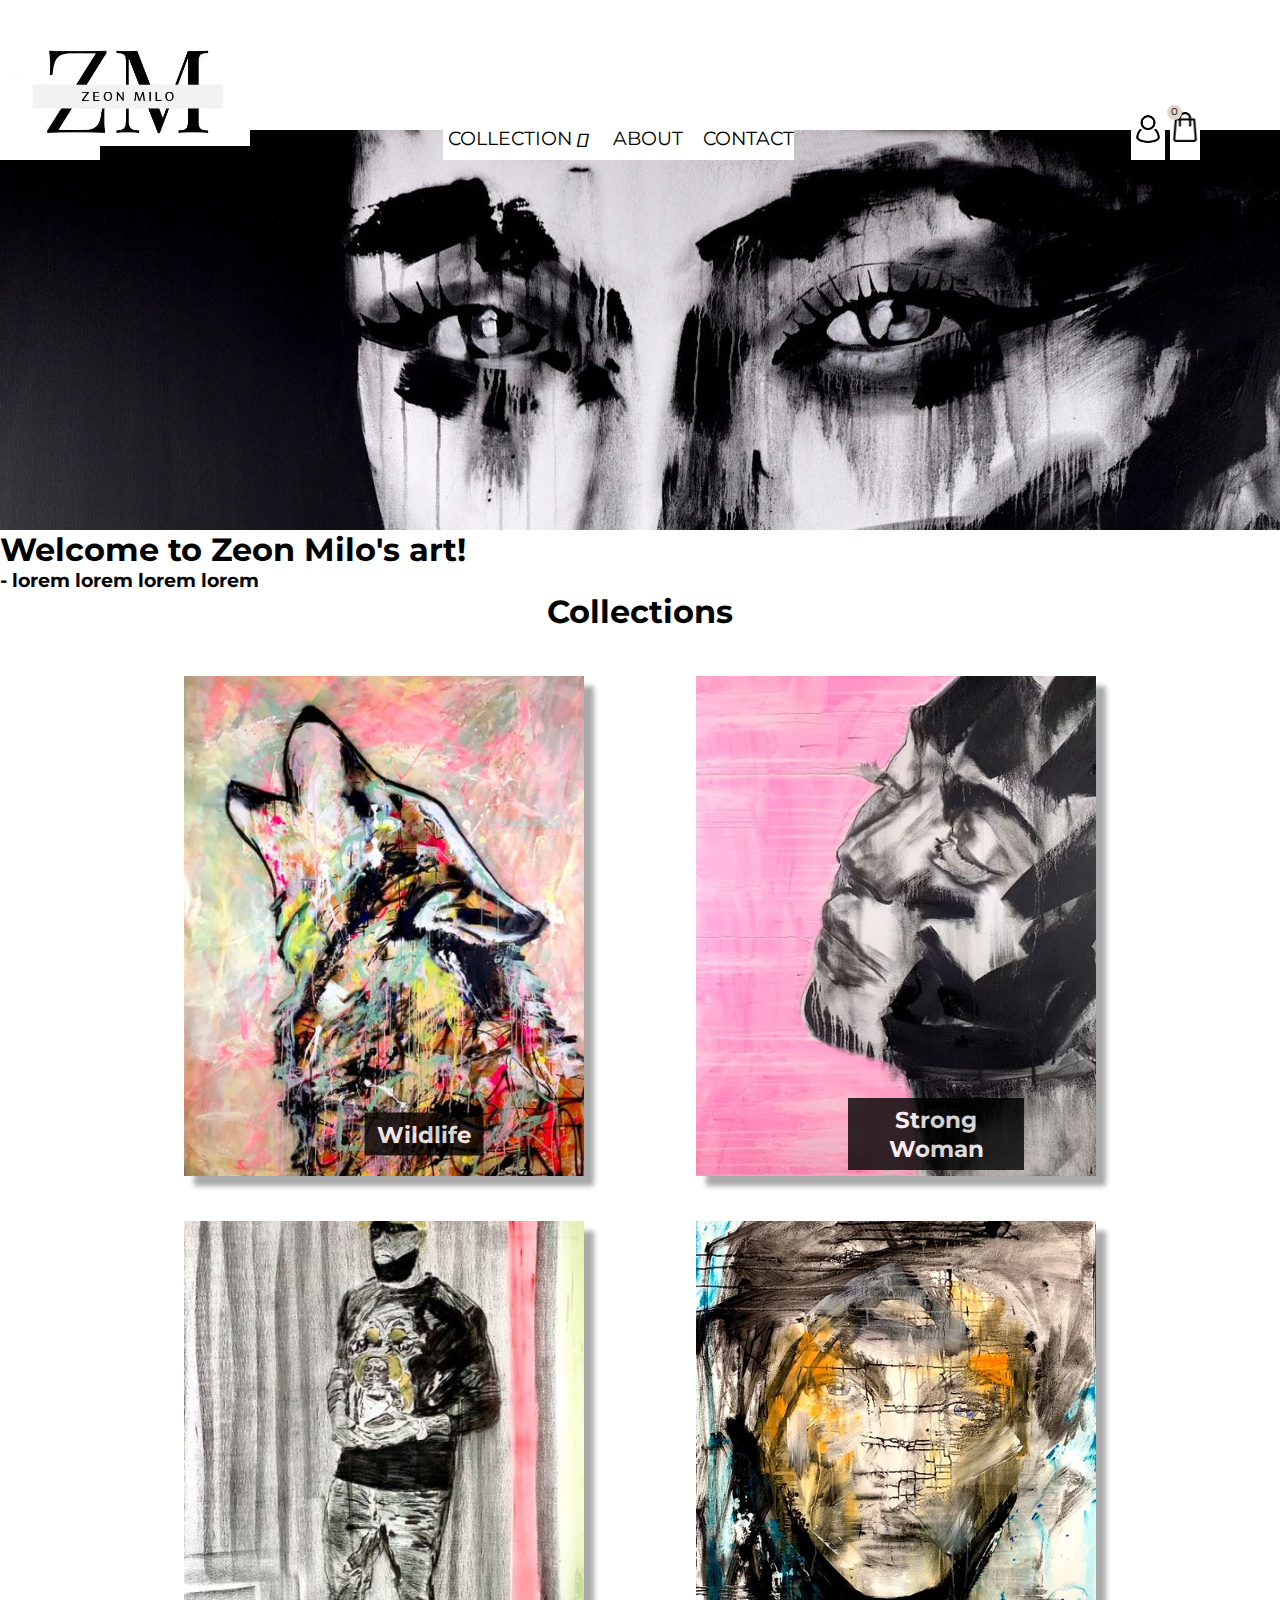
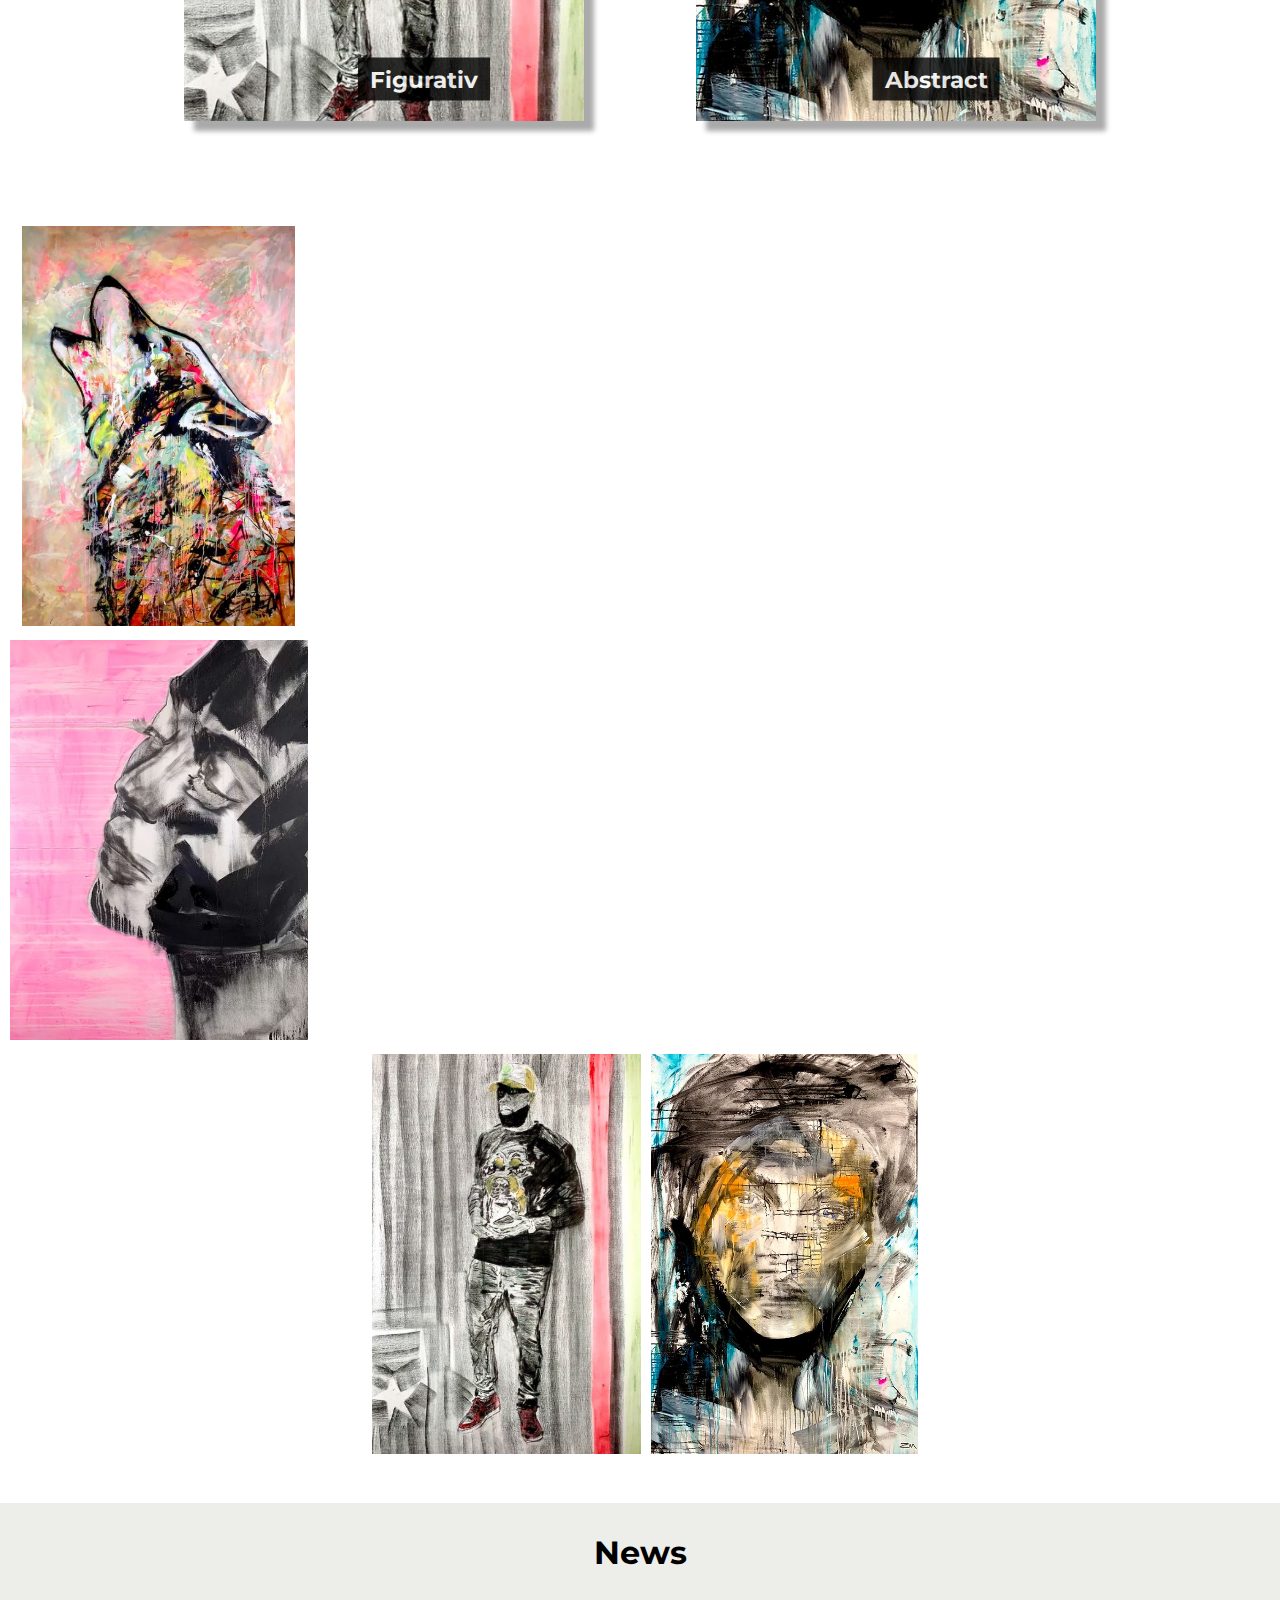
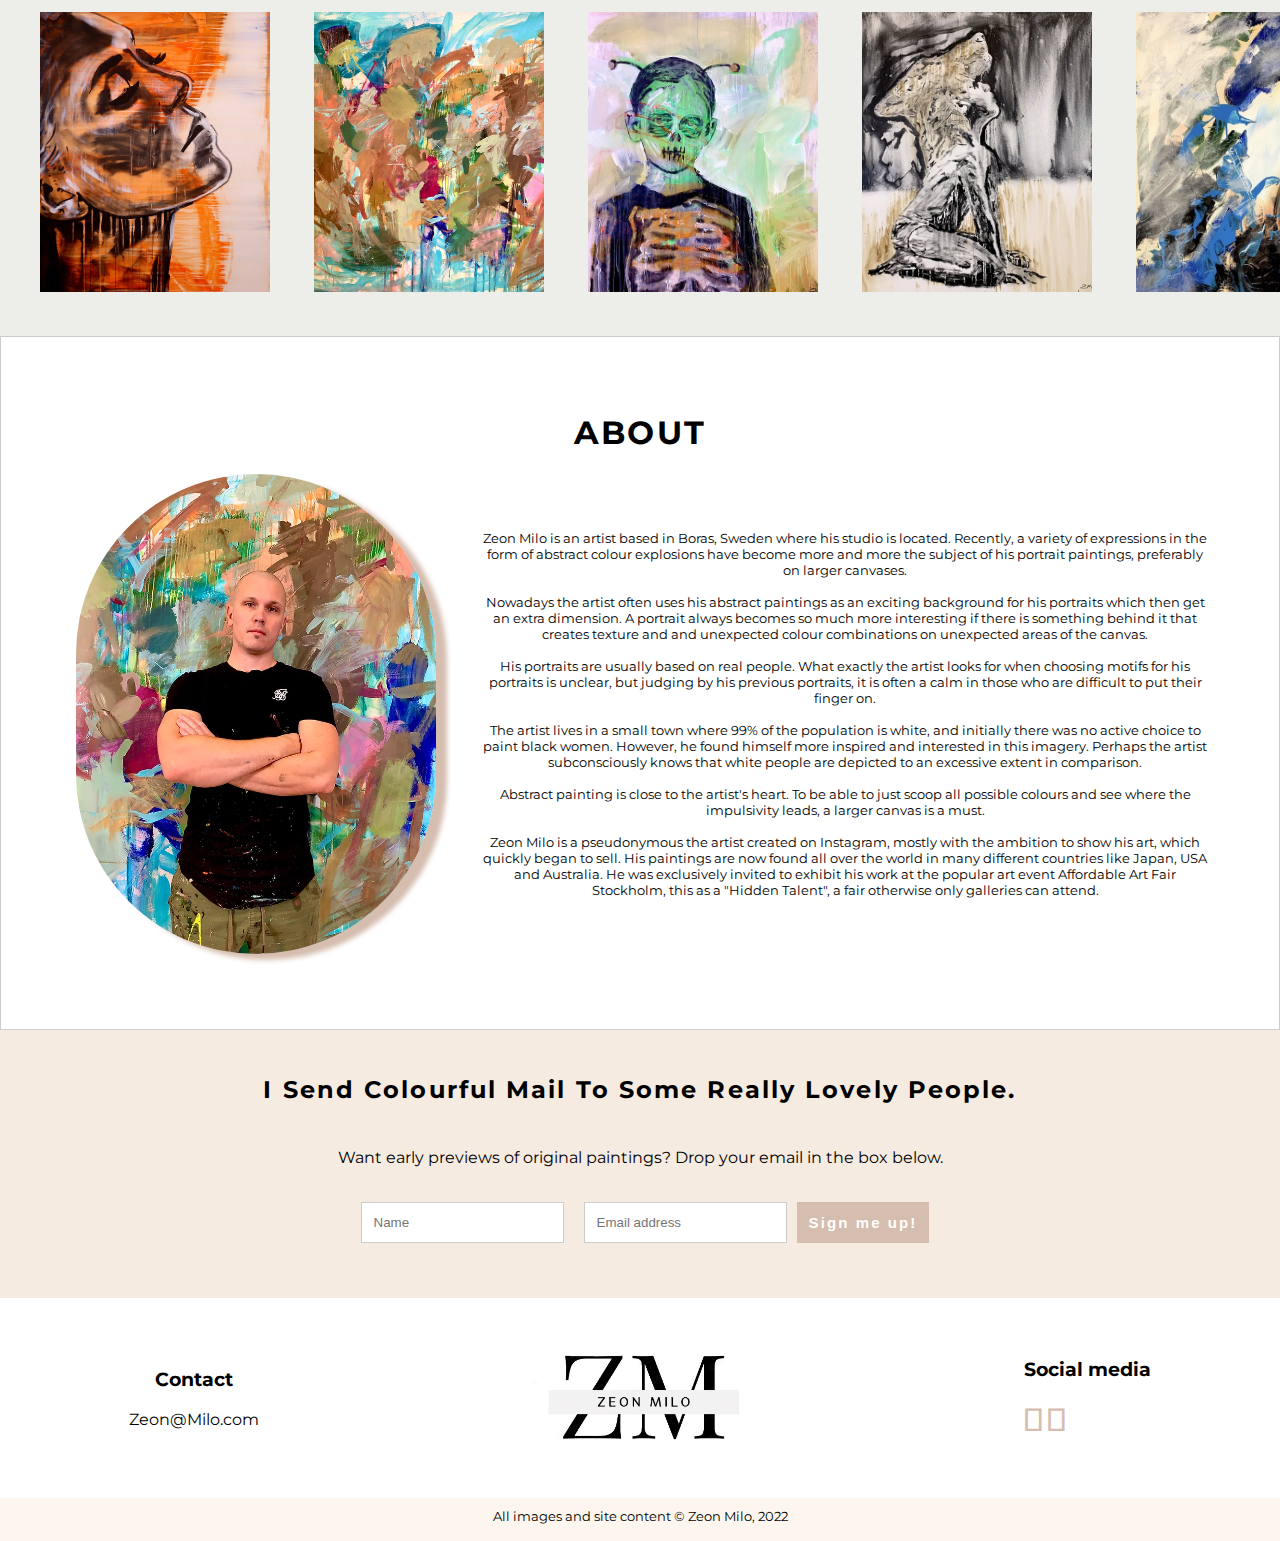
==== index.html @ 29ed909b "Merge branch 'main' into Collection-startpagge" ====
<!DOCTYPE html>
<html lang="en">
<head>
    <meta charset="UTF-8">
    <meta http-equiv="X-UA-Compatible" content="IE=edge">
    <meta name="viewport" content="width=device-width, initial-scale=1.0">
    
    <script type='module' src="./js/logic.js" defer></script>
    
    <link rel="stylesheet" href="./css/common.css">
    <link rel="stylesheet" href="./css/startPage.css">
   
    <!-- Fonts -->
    <link rel="stylesheet" href="https://use.fontawesome.com/releases/v5.15.4/css/all.css" integrity="sha384-DyZ88mC6Up2uqS4h/KRgHuoeGwBcD4Ng9SiP4dIRy0EXTlnuz47vAwmeGwVChigm" crossorigin="anonymous">
    <link href="https://fonts.googleapis.com/css2?family=Montserrat:wght@300&display=swap" rel="stylesheet">
    <link rel="stylesheet" href="https://cdnjs.cloudflare.com/ajax/libs/font-awesome/4.7.0/css/font-awesome.min.css">
    <link rel="preconnect" href="https://fonts.googleapis.com">
    <link rel="preconnect" href="https://fonts.gstatic.com" crossorigin>
    

    <title>Zeon Milo</title>
</head>
<body>

    <header>

    <div class="loggedInUser none"></div>
        <nav class="containerHeader">
            <div class="hamburgerMenu">
                <span class="bar"></span>
                <span class="bar"></span>
                <span class="bar"></span>
            </div>
            <div class="logo">
                <li class="logoHeader"><a href="./index.html"><img src="/assets/icons/logoCropped.png" alt="zmLogo"></a></li>
            </div>

            <ul class="contactDiv">
                <li class="nav-item" id="menu">COLLECTION
                <i class="fas fa-angle-down"></i>
                    <ul id="dropdown">
                        <li><a class="nav-item" href="allProductsPage.html" id="allProducts">All products</a></li>
                    </ul>
                </li>
                <li><a class="nav-item" href="#imgAbout">ABOUT</a></li>
                <li><a class="nav-item" href="#socialMedia">CONTACT</a></li>
            </ul>

            <div class="allIcons">
                <div class="qty"></div>
                    <div class="icons">
                        <li><a class="loginIcon" href="./login.html"><img src="/assets/icons/account.png" alt="account" id='accountIcon'></a></li>
                        <li><a href="./cartPage.html"><img src="/assets/icons/shop-bag.png" alt="cartIcon" id='cartIcon'></a></li>                    
                
                    <div class="adminIcons none">
                        <li><a class="adminSetting" href="./myProfile.html"><img src="/assets/icons/admin.png" title="Admin settings" alt="adminIcon" id='adminIcon'></a></li>
                        <li><a class="myOrders" href="./myProfile.html"><img src="/assets/icons/orders.png" title="Orders" alt="orderIcon" id='orderIcon'></a></li>
                        <li><a class="logOut" href="./login.html"><img src="/assets/icons/logout.png" title="Log out" alt="logOutIcon" id='logOutIcon'></a></li>
                    </div>
                </div>
            </div>
        </nav>  
    
    </header>


    <main> 
  

        <div class="headerPicture">
            <div class="photo1"></div>
        </div>
        <div class="wellcomeHeader">
            <h1>Welcome to Zeon Milo's art!</h1>
            <h3>- lorem lorem lorem lorem</h3>
        </div>


        <div class="collectionHeader">
            <h1>Collections</h1>
        </div>

            <div class="collectionContainer">

               <div class="imgContainer" id="collectionImage">
                    <img src="/assets/wildWhatWeDoInLife.JPG" alt="Wildlife" id="imgCollection">
                        <a class="centered" href="/collectionPage.html?id=1"><h3>Wildlife</h3></a>
                </div> 
                <div class="imgContainer" id="collectionImage">
                    <img src="/assets/womanStrongPorch.JPG" alt="Strong Woman" id="imgCollection">
                    <a class="centered" href="/collectionPage.html?id=2"><h3>Strong Woman</h3></a>
                </div> 
                <div class="imgContainer" id="collectionImage">
                    <img src="/assets/figIveSeenItAll.JPG" alt="Figurativ" id="imgCollection">
                    <a class="centered" href="/collectionPage.html?id=3"><h3>Figurativ</h3></a>             
                </div>
                <div class="imgContainer" id="collectionImage">
                    <img src="/assets/abStopHiding.png" alt="Abstract" id="imgCollection">
                    <a class="centered" href="/collectionPage.html?id=4"><h3>Abstract</h3></a>
                </div>
     </div>
        
       
                <div class="productContainer">
                   <div>
                        <img class="collectionImage" src="/assets/wildWhatWeDoInLife.JPG" alt="Wildlife">
                        
                    </div> 
                    
                   <div>
                        <img class="collectionImage" src="/assets/womanStrongPorch.JPG" alt="Strong Woman">
                   </div> 
                   </div>
            </div>
                    <div class="secondCollectionContainer">
            <div class="secondProductContainer">
                <div>
                        <img class="collectionImage" src="/assets/figIveSeenItAll.JPG" alt="Figurativ">
                    </div>
                    <div>
                        <img class="collectionImage" src="/assets/abStopHiding.png" alt="Abstract">
                    </div>
                   
                </div>
            </div>
  
        <div class="headerNews">
        <h1>News</h1>
            <div class="imageDiv">
                <div class="imageSlider">
                    <div class="imageScroller">
                        <img src="/assets/womanStrong.jpg" alt="News-Image">
                    </div>
                    <div class="imageScroller">
                        <img src="/assets/abKnowledge.jpg" alt="News-Image">
                    </div>
                    <div class="imageScroller">
                        <img src="/assets/figTellMeMore.JPG" alt="News-Image">
                    </div>
                    <div class="imageScroller">
                        <img src="/assets/wildSpiritOfAWolf.png" alt="News-Image">
                    </div>
                    <div class="imageScroller">
                        <img src="/assets/abBreakingUpWithGod.png" alt="News-Image">
                    </div>
                </div>             
            </div>
        </div>


        <div class="aboutContainer">
            <div class="about" id="imgAbout">
                <h1>ABOUT</h1>
            </div>
            <div>

            </div>
            <div class="textContainer">
                <img class="imageAbout" src="./assets/icons/zeonMilo.png" alt="Zeon Milo">
                <div>
                    <p class="textAbout">Zeon Milo is an artist based in Boras, Sweden where his studio is located.

                        Recently, a variety of expressions in the form of abstract colour explosions have become more
                
                        and more the subject of his portrait paintings, preferably on larger canvases.
                
                        <br>    
                        <br>
                
                        Nowadays the artist often uses his abstract paintings as an exciting background for his
                
                        portraits which then get an extra dimension. A portrait always becomes so much more
                
                        interesting if there is something behind it that creates texture and and unexpected colour
                
                        combinations on unexpected areas of the canvas.
                
                        <br> 
                        <br>   
                
                        His portraits are usually based on real people. What exactly the artist looks for when choosing  
                
                        motifs for his portraits is unclear, but judging by his previous portraits,
                
                        it is often a calm in those who are difficult to put their finger on.
                
                        <br>  
                        <br>  
                
                        The artist lives in a small town where 99% of the population is white,
                
                        and initially there was no active choice to paint black women. However, he found
                
                        himself more inspired and interested in this imagery. Perhaps the artist subconsciously
                
                        knows that white people are depicted to an excessive extent in comparison. 
                
                        <br> 
                        <br>    
                
                        Abstract painting is close to the artist's heart. To be able to just scoop all possible colours
                
                        and see where the impulsivity leads, a larger canvas is a must.
                
                        <br> 
                        <br>    
                
                        Zeon Milo is a pseudonymous the artist created on Instagram, mostly with the ambition to show his art, which quickly began to sell. 
                        His paintings are now found all over the world in many different countries like Japan, USA and Australia. 
                        He was exclusively invited to exhibit his work at the popular art event Affordable Art Fair Stockholm, this as a "Hidden Talent", a fair otherwise only galleries can attend. </p>
                    </p>
                </div>
        </div>
    </main>

<footer>
    <div class="newsLetter">
        <form action="./index.html" method="POST">
            <div class="container">
              <h2 class="newsTitle">I Send Colourful Mail To Some Really Lovely People.</h2>
              <br>
              <p class="litleTitle">Want early previews of original paintings? Drop your email in the box below.</p>
            </div>       
            <div class="newsLetterContainer">
              <input id="firstNameNews" type="text" placeholder="Name" name="firstNameNews" required>
              <input id="emailNews" type="text" placeholder="Email address" name="emailNews" required>
              <input id= "submitClick" type="submit" value="Sign me up!">
            </div>
        </form>
    </div>
    <div class="footerDiv">
        <div class="contactInfo hidden" id='contact'> 
            <h3 class="some">Contact</h3><br>
            <a class="contactIcon" href="mailto:ZM@gmail.com">Zeon@Milo.com</a>
        </div>
        <div class="logoFooter">
            <a href="./index.html"><img src="/assets/icons/logoCropped.png" alt="logo"></a>
        </div>
        <div class="socialMedia" id="socialMedia"> 
            <h3 class="some hidden">Social media</h3><br>
            <a class="fab fa-instagram-square" target="_blank" href="https://www.instagram.com/"></a>
            <a class="fab fa-facebook-square" target="_blank" href="https://www.facebook.com/"></a>
            <a class="fab fa-twitter-square" target="_blank" href="https://twitter.com/?lang=sv"></a>
        </div> 
    </div>
        <div class="copy">
            <sup>All images and site content &copy; Zeon Milo, 2022</sup>
        </div>
</footer>


</body>
</html>
---- css/common.css ----
*{
    box-sizing: border-box;
    margin: 0px;
    padding: 0px; 
}

:root {
    --color1: #EDEDE9;
    --color2: #D6CCC2;
    --color3: #F5EBE0;
    --color4: #E3D5CA;
    --color5: #D5BDAF;
    --primaryFont: 'Montserrat', sans-serif;
}

body {
    font-family: var(--primaryFont);
    color: black; 
}

header {
    position: relative;
    top: 0px;
    left: 0px;
    right: 0px;

    height: 130px;
    width: 100%;

    display: flex;
    flex-direction: column;
    background-color: white;
    justify-content: space-between;
}


.logoHeader img {
    max-width: 250px;
    padding-top: 25px;
}
 
.containerHeader {
    width: 100%; 
    display: flex;
    align-items: flex-end;
    justify-content: space-between;
}
 

/* Se över menyn-styling */
#menu { 
    position: relative; 
    width: 150px;
    text-align: center;
    cursor: pointer;
    padding-right: 15px;
}




#dropdown {
    display: none;
    position: absolute;
    width: 100%;
    
}

#dropdown.active {
    display: block;
    background: rgb(253, 250, 250, 09);
    opacity: 0.9;
    font-weight: bold;
    width: 100%;
    
} 




.productContainerForDropdown {
    padding-top: 10px;
    padding-bottom: 10px;
    
}

.contactDiv {
    display: flex;
    align-items: center;
    justify-content: center;
   /*  padding-right: 50px; */
    gap: 20px;
    font-size: larger;
}

.hamburgerMenu {
    display: none;
    cursor: pointer;       
}

.bar {
    display: block;
    width: 35px;
    height: 2px;
    margin: 7px auto;
    -webkit-transition: all 0.3s ease-in-out;
    transition: all 0.3s ease-in-out;
    background-color: black;
}

.icons {
    display: flex;
    flex-direction: row;
    justify-content: flex-end;
    width: 4em;
    margin-top: 70px;
    gap: 10px;
}

.allIcons {
    padding-right: 80px;
}

.fas {
    position: absolute;
    padding-left: 5px;
    padding-top: 2px;
}

ul, li {
    list-style: none;
    color: black;
    background-color: white;    
}

/* Kolla detta i samband med stylning av hamburgare */
li {
    padding-top: 10px;
    padding-bottom: 10px;
}

a {
    color: black; 
    text-decoration: none;
    transition: all 0.8s ease;
}

.loggedInUser {
    display: flex;
    position: fixed;
    right: 0px;
    top: 0px;
}

.loggedInUser p {
    padding-top: 2px;
    padding-right: 25px;
}
 
.adminIcons {
    display: flex;
    gap: 0px 10px;
}

#accountIcon {
    height: 34px;
    width: 34px; 
}

#cartIcon {
    height: 30px;
    width: 30px; 
}

 
#adminIcon {
    height: 34px;
    width: 34px; 
}

#orderIcon {
    height: 34px;
    width: 34px; 
}

#logOutIcon {
    height: 34px;
    width: 34px;
}

.qty {
    display: flex;
    position: absolute;
    justify-content: center;
    width: 15px;
    height: 15px;
    right:98px;
    top:105px;
    font-size: 10px;
    border-radius: 50%;
    background-color: #E3D5CA;
}

.qtyAdmin {
    right: 197px;
}

.qtyCustomer {
    right: 197px;
    top: 105px;
}

.footerDiv {
    display: flex;
    flex-direction: row; 
    justify-content: space-around; 
    align-items: center;
    height: 200px;  
}

.logoFooter img {
    max-width: 250px;
}

.fab {
    color: #D5BDAF;
    width: 40px; 
    text-align: center;
    font-size: 2em;
}

.some {
    text-align: center;
}

.copy {
    font-size: 16px;
    text-align: center;
    background-color: #fdf6ef;
    padding-top: 10px;
    padding-bottom: 10px;
}

/* Iconerna när ingen är inloggad */
.none {
    display: none;
}


@media screen and (max-width:1000px) {

    .logoHeader img {
        max-width: 200px;
        padding-left: 0px;
    }  

    #accountIcon {
        height: 26px;
        width: 26px;    
    }

    #cartIcon {
        height: 24px;
        width: 24px;    
    }

    #logOutIcon {
        height: 26px;
        width: 26px;
    }

    #adminIcon {
        height: 26px;
        width: 26px; 
    }

    #orderIcon {
        height: 26px;
        width: 26px;
    }

    .allIcons {
        padding-right: 40px;
    }

    .qty {
        right: 54px;
        top: 89px;
    }
    .qtyAdmin {
        right: 136px;
        top: 89px;
    }

    .qtyCustomer {
        right: 136px;
        top: 89px;
    }

    .loggedInUser p {
        font-size: 12px;
    }

}

@media screen and (max-width:800px) {
 
    .logoHeader img {
        max-width: 170px;
        padding-top: 0px;
        padding-left: 0px;
    }    

    header {
        justify-content: space-around;
    }

    #menu {
        text-align: start;
    }

    .hamburgerMenu {
        display: block;
        padding-left: 30px;
    }

    .hamburgerMenu.active .bar:nth-child(2) {
        opacity: 0;
    }
    .hamburgerMenu.active .bar:nth-child(1) {
        transform: translateY(10px) rotate(49deg)
    }
    .hamburgerMenu.active .bar:nth-child(3) {
        transform: translateY(-10px) rotate(-49deg);
    }

    .containerHeader {
        align-items: center;
    }

    /* Se över detta... */
    .contactDiv {
        /* Ta bort? */
        position: absolute;
        left: -100%;


        top: 90px;
        flex-direction: column;
        align-items: flex-start;

        background-color: #EDEDE9;
        /* width: 170px; */
        object-fit: contain;

        transition: 0.3s;
        padding-left: 5px;
    }

    .nav-item {        
        margin-top: 10px;
        border-bottom: solid 1px black;
    }

    .contactDiv.active {
        left: 0;
    }

    .icons {
        margin-top: 0px;
    }
    
    .qty {
        right: 53px;
        top: 40px;
    }

    .qtyAdmin {
        right: 136px;
        top: 42px;
    }

    .qtyCustomer {
        right: 136px;
        top: 42px;
    }

    .logoFooter img {
        max-width: 150px;
        padding-left: 0px;
    }
    
    .contactInfo {
        display: none;
    }

    .socialMedia {
        display: flex; 
    }

    .some {
        display: none;
    }

    .footerDiv {
        height: 100px;
        justify-content: space-evenly;
    }

    .copy {
        padding-top: 7px;
        padding-bottom: 7px;
        font-size: 12px;
    }

    .loggedInUser p {
        font-size: 10px;
    }

}
 


@media screen and (max-width:600px) { 
    
    .logoHeader img {
        width: 170px;
    }        

    header {
        height: 130px;
    }

    .containerHeader {
        width: 100%;
    }

    #accountIcon {
        height: 23px;
        width: 23px;    
    }

    #cartIcon {
        height: 21px;
        width: 21px;    
    }

    #logOutIcon {
        height: 23px;
        width: 23px;
    }

    #adminIcon {
        height: 23px;
        width: 23px; 
    }

    #orderIcon {
        height: 23px;
        width: 23px;
    }

    .bar {
        width: 30px;
        height: 2px;
        margin: 6px auto;
    }

    /* Se över krysset.... */
    .hamburger.active .bar:nth-child(1) {
        transform: translateY(8px) rotate(45deg)
    }

    .hamburger.active .bar:nth-child(3) {
        transform: translateY(-8px) rotate(-45deg);
    }

    .logoFooter img {
        max-width: 120px;
        padding-left: 0px;
    }

    .fab {
        font-size: 1.5em;
        width: 30px;
    }

    .qty {
        right: 52px;
        top: 43px;
    }

    .qtyAdmin {
        right: 128px;
        top: 43px;
    }

    .qtyCustomer {
        right: 128px;
        top: 43px;
    }

}


@media screen and (max-width: 480px) { 

    .logoHeader img {
        max-width: 130px;
    }    

    .logoFooter img {
        max-width: 110px;
    }

    .allIcons {
        padding-right: 20px;
    }

    .hamburgerMenu {
        padding-left: 20px;
    }

    .qty {
        right: 32px;
        top: 43px;
    }

    .qtyAdmin {
        right: 108px;
        top: 43px;
    }

    .qtyCustomer {
        right: 108px;
        top: 43px;
    } 

    .adminsIcons {
        gap: 0px 5px; 

    }


}


@media screen and (max-width:380px) { 
    
    .logoHeader img {
        max-width: 90px;
    }        

    .logoFooter img {
        width: 110px;
    }

    .bar {
        width: 25px;
        height: 2px;
        margin: 5px auto;
    }

    #cartIcon {
        height: 19px;
        width: 19px;    
    }

    #logOutIcon {
        height: 21px;
        width: 21px;
    }

    #adminIcon {
        height: 21px;
        width: 21px; 
    }

    #orderIcon {
        height: 21px;
        width: 21px;
    }

    .icons {
        margin-top: 0px;
        gap: 0px 6px;
    }

    .qtyAdmin {
        right: 97px;
        top: 43px;
    }

    .qtyCustomer {
        right: 97px;
        top: 43px;
    } 

    .adminsIcons {
        gap: 0px 5px; 

    }

}

@media screen and (max-width:280px) { 
    
    .adminIcons {
        gap: 0px 5px; 

    }

    .qtyAdmin {
        right: 88px;
    }

   

}
---- css/startPage.css ----
*{
  box-sizing: border-box;
  margin: 0px;
  padding: 0px; 
}

main {
  width: 100%;
  height: 100%;
  display: flex;
  justify-content: flex-start;
  align-items: center;
  flex-wrap: wrap;
}

.headerPicture {
  width: 100%;
	height: 400px;
  margin-top: 20px;
}

.photo1 {
    background: url("../assets/womanStrongBianca2.jpg"); 
    background-position: top;
    width: 100%; 
    height: 100%;
    margin-top: 20px;
    object-fit: cover;
    top: 40px;

}

#photo4 {
    background-image:url("./../assets/womanToTheMoonAndBack.JPG");
    background-size: cover;
    height: 100%;
    width: 100%
}

#photo5 {
  background-image:url("./../assets/abTheseTimes.png");
  background-size: cover;
  height: 100%;
  width: 100%
}

.centered {
    position: absolute;
    top: 50%;
    left: 50%;
    transform: translate(-50%, -50%);
  } 

.headerNews {
  display: inline-block;
  text-align: center;
  width: 100%;
  padding-top: 30px;
  background-color: #EDEDE9;
}

.imageDiv {
  display: block;
  width: 100%;
  overflow-y: auto;
  padding: 40px 40px;
  background-color: #EDEDE9;
  cursor: pointer;
  object-fit: contain;
}

.imageDiv::-webkit-scrollbar {
  display: none;
}

.imageSlider {
  display: block; 
  white-space: nowrap; 
}

.imageScroller {
  display: inline-block;
  padding-right: 40px;
}

.imageScroller img {
  width: 230px; 
  max-height: 280px;
  min-height: 280px;
  object-fit: cover;
}

.welcomeHeader {
  display: flex;
  flex-direction: column;
  width: 100%;
  justify-content: center;
  align-items: center;
  margin: 0px;
  font-size: 20px;
  padding-top: 60px;
  padding-bottom: 60px;
}

.collectionHeader {
  display: flex;
  flex-direction: column;
  width: 100%;
  justify-content: center;
  align-items: center;
}

.collectionContainer {
  display: flex;
  flex-wrap: wrap;
  justify-content: center;

  width: 100%;
  margin-bottom: 100px;
}


.centered {
  position: absolute;
  top: 50%;
  left: 50%;
  transform: translate(-50%, -50%);
  background-color: blue;
}


.secondCollectionContainer {
  display: flex;
  flex-direction: row;
  width: 100%;
  justify-content: center;

/*   padding: 40px; */
  flex-wrap: wrap;
  padding-bottom: 40px;
}

#collectionImage {
  display: flex;
  justify-content: center;
  width: 40%;
  height: 100%; 
}

#imgCollection {
  object-fit: cover;
  width: 400px;
  height: 500px;


/* Förslag 3 */
/*   box-shadow: 7px 7px 2.5px #aaaaaa; */
box-shadow: 10px 10px 5px #aaaaaa;

 /* Förslag 2 */
/*   background-color: #3d4246;
  opacity: 0.85; */

  /* Förslag 3 */
 /*  box-shadow: 0px 0px 1px 2px #5c5a5a; */

}

.imgContainer {
  position: relative;
  text-align: center;
  color: white;
  padding-top: 45px;
}

.centered {
  position: absolute;
  top: 85%;
  left: 50%;
  transform: translate(-50%, -50%);
  font-size: 20px;
  font-weight:bolder;
  color: white;

  /* Alt 2 */
 /*  text-shadow: 4px 4px 4px #000000; */

  /* Alt 1 */
  background-color: black;
  padding: 7px 12px;
  opacity: 0.80;
 
  margin: 40px;
 justify-content: center;
 
} 

.secondProductContainer {

  display:flex;
  

}

.collectionImage {
  width: 100%;
  height: 400px;
  object-fit: contain;
  margin: 5px;
}


.container {
  display: flex;
  justify-content: center;
  align-items: center;
  flex-direction: column;
  letter-spacing: 2.1px;
  padding-top: 25px;  
}

p {
  letter-spacing: 0px;
  padding-top: 25px;
}

form {
  position: relative;
  padding: 20px;
  background-color: #f5ebe0;
}

.newsLetterContainer {
  display: flex;
  align-items: center;
  justify-content: center;
  padding: 25px;
}

.newsLetter {
  background-color: white;
}


input[type=text] {

  padding: 12px;
  margin: 8px 10px;
  display: inline-block;
  border: 1px solid #ccc;
  box-sizing: border-box;
}

input[type=submit] {
  font-size: 15px;
  padding: 12px;
  margin: 10px 0;
  display: inline-block;
  border: 1px solid #ccc;
  box-sizing: border-box;
  font-weight: bold;
  letter-spacing: 2.1px;
}

input[type=submit] {
  background-color: #d5bdaf; 
  color: white;
  border: none;
}

input[type=submit]:hover {
  opacity: 0.8;
  cursor: pointer;
}


.none {
  display: none;
}

.aboutContainer {
  display: flex;
  flex-direction: column;
  border: 1px solid #ccc;
  padding: 50px; 

}

.textContainer {
  display: flex;
  flex-direction: row;
  justify-content: center;
  align-items: center;
  
}

.about {
  display: flex;
  align-items: center;
  justify-content: center;
  letter-spacing: 2.1px;
  line-height: 1;
  padding-top: 30px;
}

.textAbout {
  display: flex;
  align-items: center;
  justify-content: center;
  text-align: center;
  font-size: 13px;
  margin: 20px;
}

.imageAbout {
  width: 60%;
  height: auto;
  max-height: 30em;
  object-fit: cover;
  margin: 25px;
  border-radius: 100em;
  flex-wrap: nowrap;
  box-shadow: 11px 6px 5px #d5bdaf;
  
}

.TextAbout {
  display: flex;
  flex-direction: row;

}


@media screen and (max-width:1150px) {

  
#imgCollection {
  object-fit: cover;
  width: 300px;
  height: 400px;


  }
}

@media screen and (max-width:1050px) {
 
  .photo1 {
    background-position: unset;
    background-size: cover;
  }

  .imageScroller img {
    width: 200px; 
    max-height: 250px;
    min-height: 250px;
  }
}

@media screen and (max-width:900px) {
  
  .qtyCustomer {
    right: 136px;

  }


}


/* Fixa kollektionen här */
@media screen and (max-width:8500px) {
  .gallery {margin-top: 0;
  }
}

@media screen and (max-width:800px) {

  .headerPicture, .photo1 {
    margin-top: 0px;
  }

  .textContainer {
    flex-direction: column;
  } 

}

@media screen and (max-width:760px) { 
  .textContainer {
    flex-direction: column;
  }

  .newsTitle {
    font-size: 20px;
  }
  .litleTitle {
    font-size: 15px;
  }

  .headerPicture, .photo1 {
    margin-top: 0px;
  }


}


@media screen and (max-width:700px) {
  
  .headerPicture, .photo1 {
    margin-top: 0px;
  }

}

@media screen and (max-width:660px) { 
  
  .newsTitle {
    font-size: 15px;
    flex-wrap: wrap;
    text-align: center;
  }
  .litleTitle {
    font-size: 10px;
    flex-wrap: wrap;
    text-align: center;
  }

  .imageScroller img {
    max-height: 230px;
    min-height: 230px;
  }


  .headerPicture, .photo1 {
    margin-top: 0px;
  }

  .qtyCustomer {
    right: 136px;

  }

}

@media screen and (max-width: 600px) { 

  .qtyCustomer {
    right: 128px;

  }

  .photo1 {
    background-position: right;
  }

}


@media screen and (max-width: 540px) { 
 
  .textAbout {
    font-size: 10px;
  }
  .litleTitle {
    font-size: 10px;
  }

  .newsLetterContainer {
    flex-direction: column;
  }

  .imageScroller img { 
    max-height: 220px;
    min-height: 220px;
  }

  .headerPicture, .photo1 {
    margin-top: 0px;
  }

}

@media screen and (max-width: 480px) { 

  .qtyCustomer {
    right: 108px;

  }

  .photo1 {
    background-position: center;
  }

}
     

@media screen and (max-width:380px) {
  
  .imageScroller img { 
    max-height: 200px;
    min-height: 200px;
  }
}

  .headerPicture, .photo1 {
    margin-top: 0px;
  }

  .qtyCustomer {
    right: 97px; 
  }

  .qtyAdmin {
    right: 97px;

  }

  .logoHeader {
    max-width: 100px;
  }

  .icons {
    gap: 0px 5px; 
  }
  
}

@media screen and (max-width:280px) { 
    
  .adminIcons {
      gap: 0px 5px; 

  }

  .qtyAdmin {
      right: 88px;
  }

  .qtyCustomer {
    right: 88px; 
  }

 

}
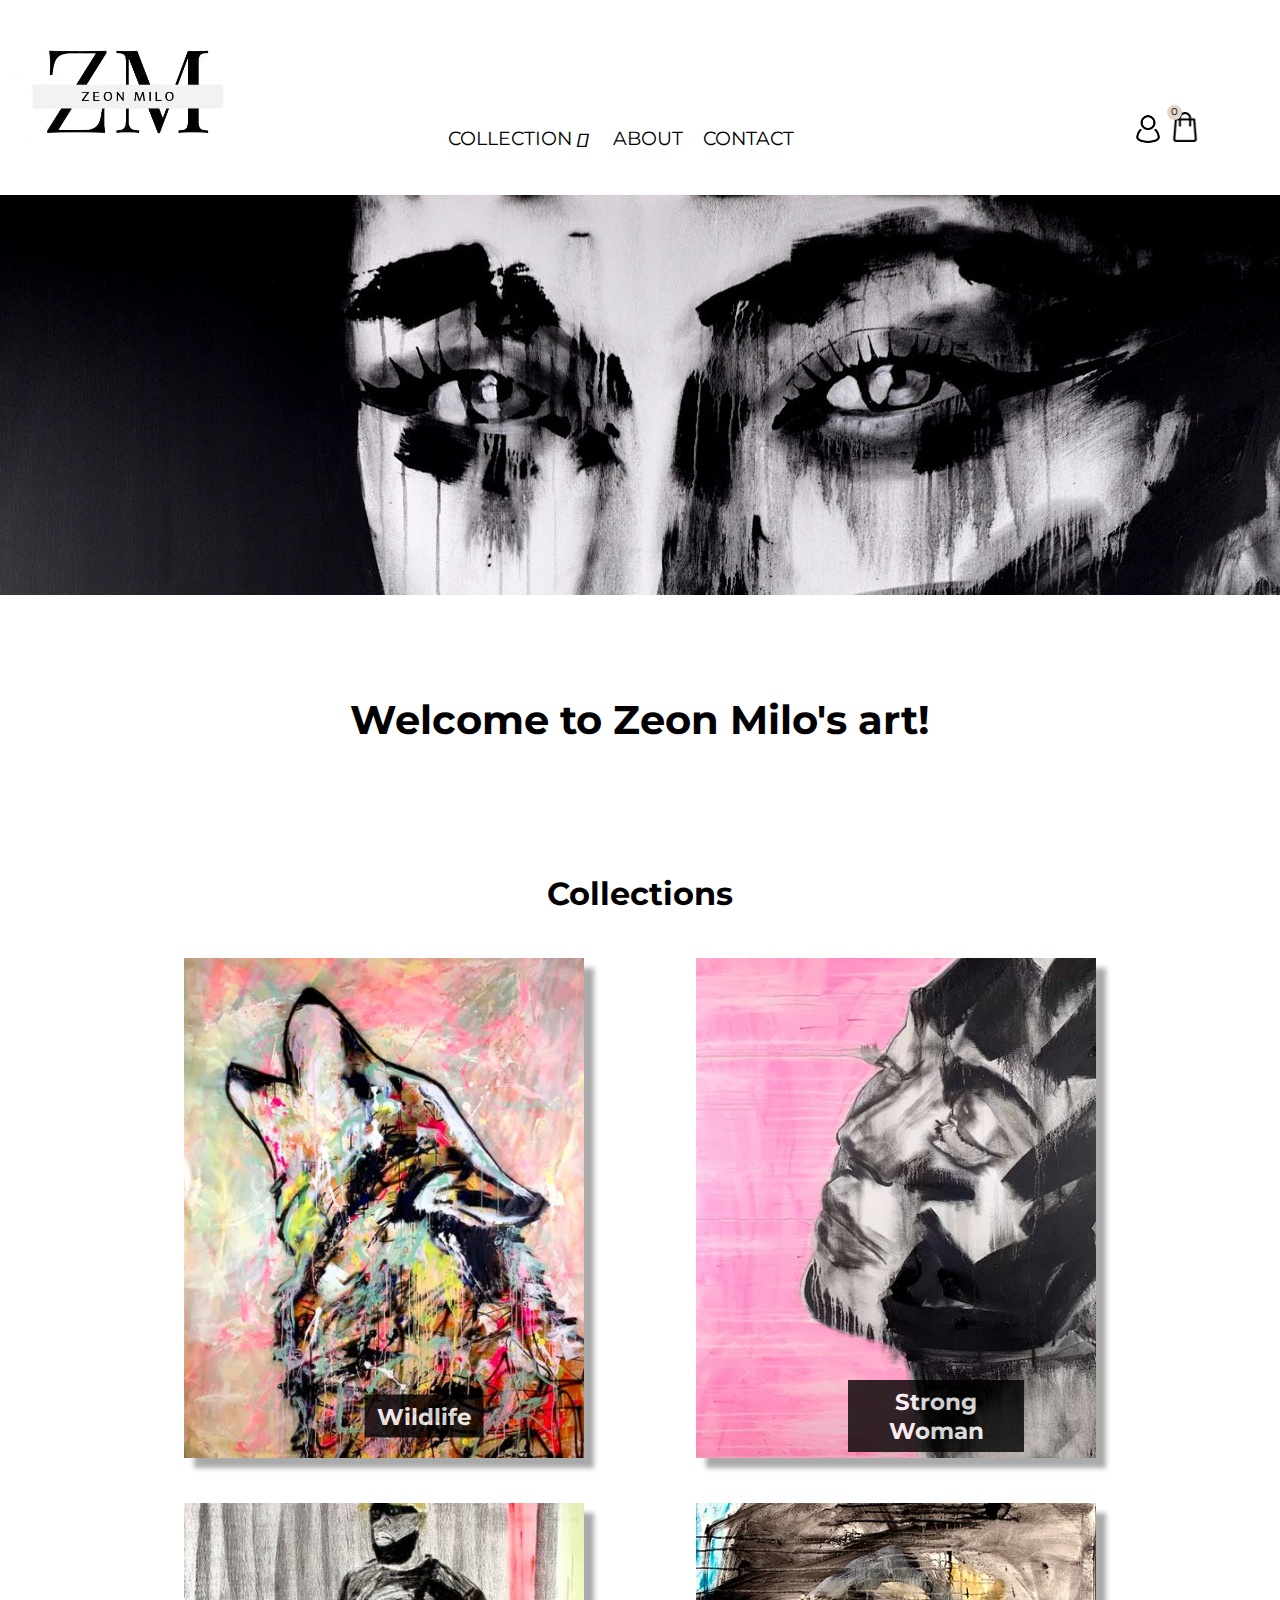
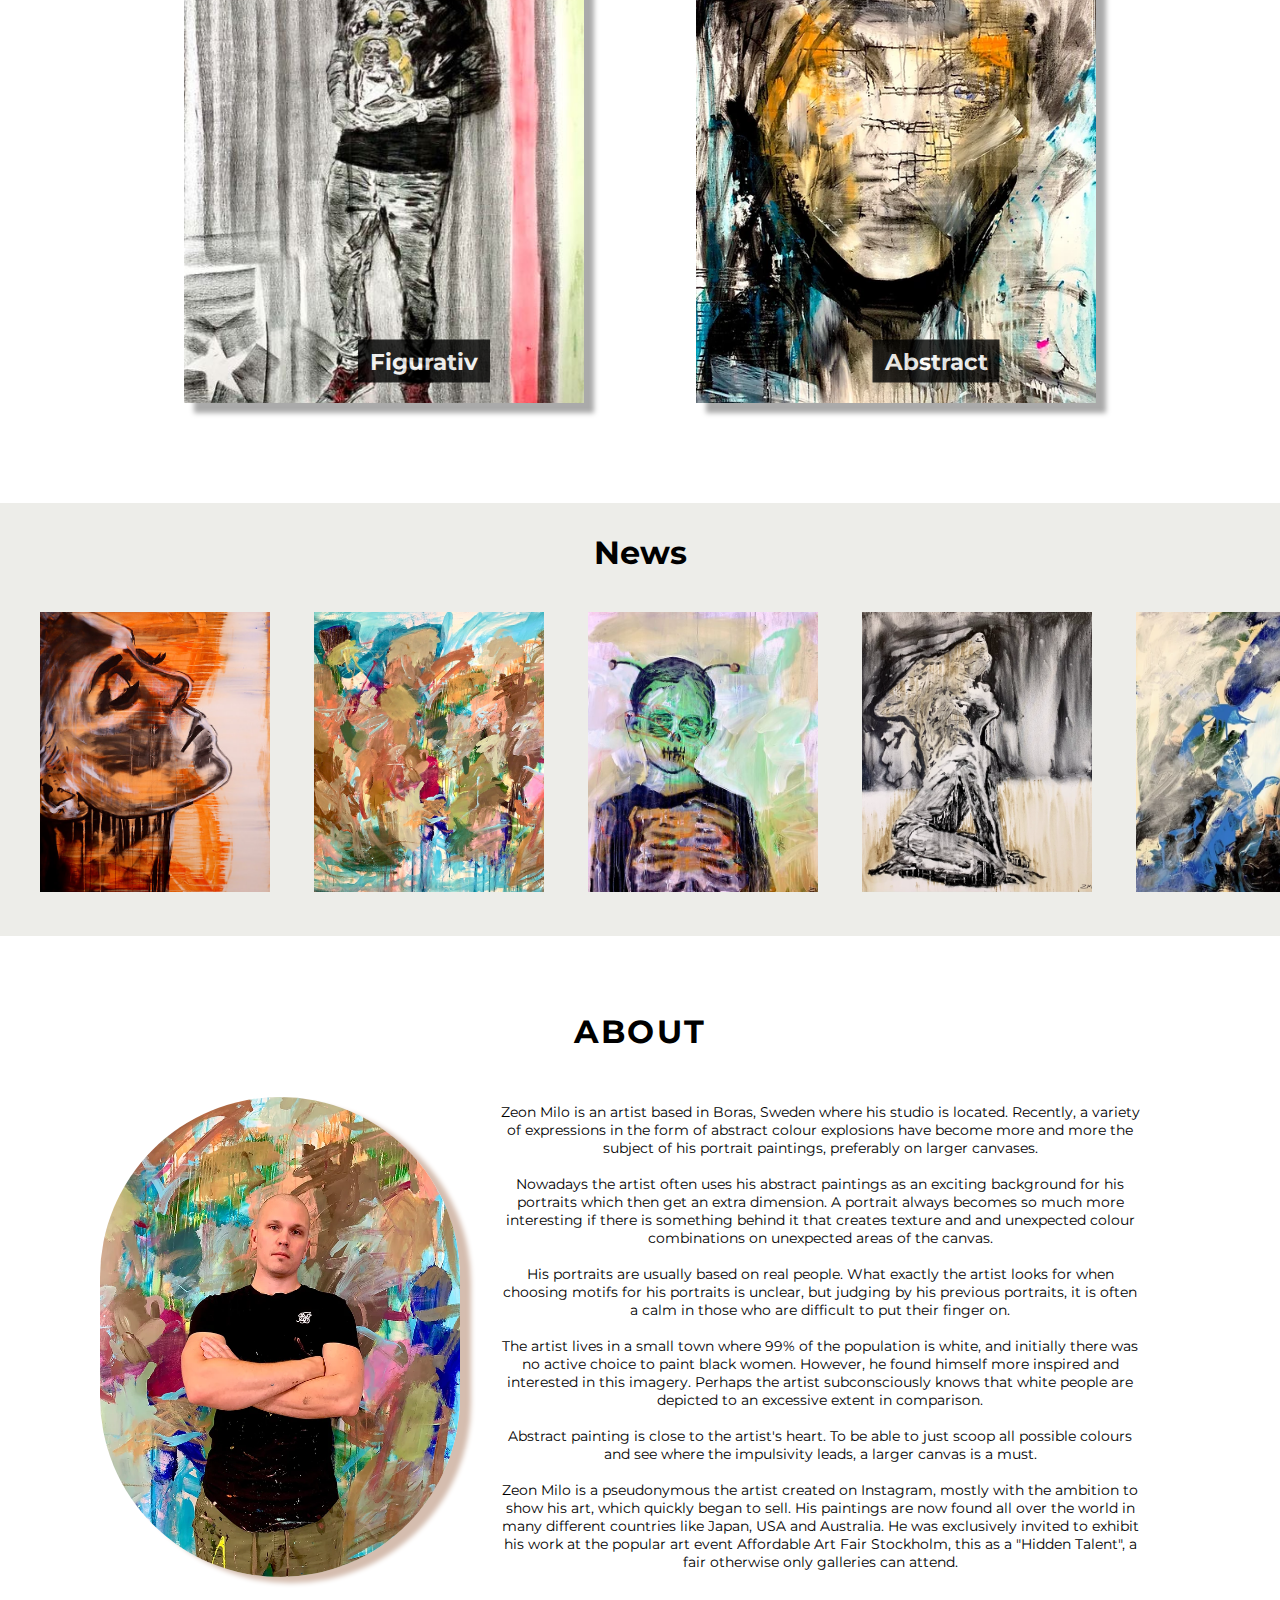
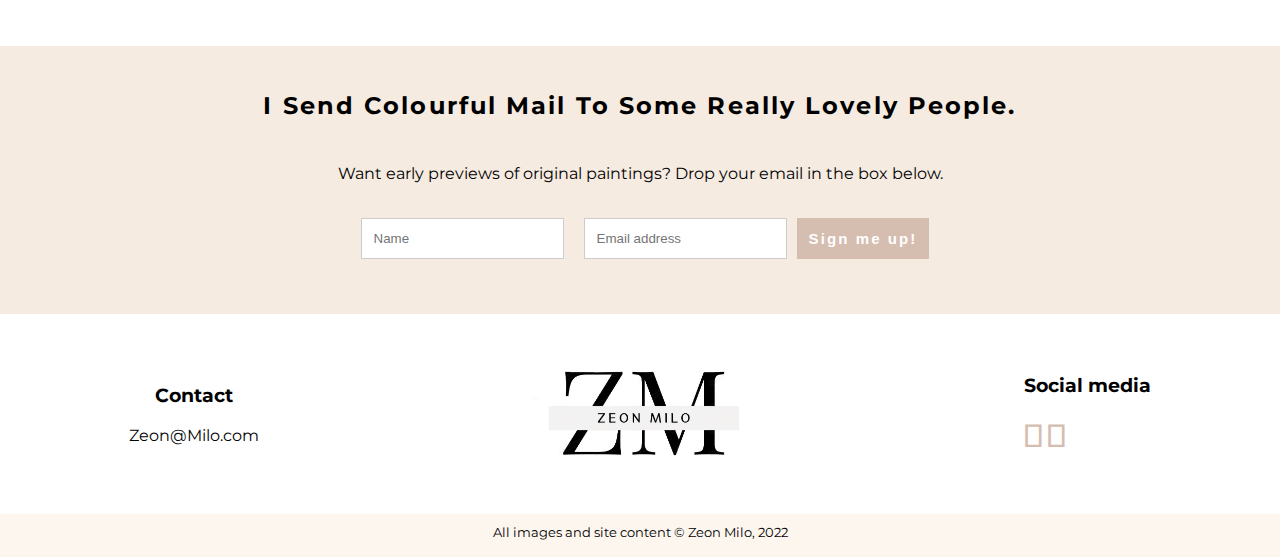
==== commit bd6f75e5: "fixed startpage" ====
--- a/index.html
+++ b/index.html
@@ -70,9 +70,9 @@
         <div class="headerPicture">
             <div class="photo1"></div>
         </div>
-        <div class="wellcomeHeader">
+        <div class="welcomeHeader">
             <h1>Welcome to Zeon Milo's art!</h1>
-            <h3>- lorem lorem lorem lorem</h3>
+            
         </div>
 
 
@@ -100,29 +100,6 @@
                 </div>
      </div>
         
-       
-                <div class="productContainer">
-                   <div>
-                        <img class="collectionImage" src="/assets/wildWhatWeDoInLife.JPG" alt="Wildlife">
-                        
-                    </div> 
-                    
-                   <div>
-                        <img class="collectionImage" src="/assets/womanStrongPorch.JPG" alt="Strong Woman">
-                   </div> 
-                   </div>
-            </div>
-                    <div class="secondCollectionContainer">
-            <div class="secondProductContainer">
-                <div>
-                        <img class="collectionImage" src="/assets/figIveSeenItAll.JPG" alt="Figurativ">
-                    </div>
-                    <div>
-                        <img class="collectionImage" src="/assets/abStopHiding.png" alt="Abstract">
-                    </div>
-                   
-                </div>
-            </div>
   
         <div class="headerNews">
         <h1>News</h1>
--- a/css/common.css
+++ b/css/common.css
@@ -62,8 +62,8 @@
 
 #dropdown {
     display: none;
+    width: 100%;
     position: absolute;
-    width: 100%;
     
 }
 
@@ -131,7 +131,8 @@
 ul, li {
     list-style: none;
     color: black;
-    background-color: white;    
+    text-align: center;
+   /*  background-color: white;  */   
 }
 
 /* Kolla detta i samband med stylning av hamburgare */
@@ -329,38 +330,43 @@
         opacity: 0;
     }
     .hamburgerMenu.active .bar:nth-child(1) {
-        transform: translateY(10px) rotate(49deg)
+        transform: translateY(10px) rotate(50deg)
     }
     .hamburgerMenu.active .bar:nth-child(3) {
-        transform: translateY(-10px) rotate(-49deg);
+        transform: translateY(-8px) rotate(-55deg);
     }
 
     .containerHeader {
         align-items: center;
     }
 
-    /* Se över detta... */
+    #menu {
+        background-color: white;
+        
+        font-weight: bold;
+    }
     .contactDiv {
-        /* Ta bort? */
         position: absolute;
         left: -100%;
-
-
         top: 90px;
         flex-direction: column;
         align-items: flex-start;
-
-        background-color: #EDEDE9;
-        /* width: 170px; */
         object-fit: contain;
-
         transition: 0.3s;
-        padding-left: 5px;
+        display: block;
+        background-color: white;
+
+        font-weight: bold;
+    }
+
+    #dropdown.active {
+        display: block;
+        background-color: white;
+        font-weight: bold;
     }
 
     .nav-item {        
         margin-top: 10px;
-        border-bottom: solid 1px black;
     }
 
     .contactDiv.active {
@@ -464,7 +470,6 @@
     .bar {
         width: 30px;
         height: 2px;
-        margin: 6px auto;
     }
 
     /* Se över krysset.... */
@@ -559,7 +564,6 @@
     .bar {
         width: 25px;
         height: 2px;
-        margin: 5px auto;
     }
 
     #cartIcon {
--- a/css/startPage.css
+++ b/css/startPage.css
@@ -16,7 +16,8 @@
 .headerPicture {
   width: 100%;
 	height: 400px;
-  margin-top: 20px;
+  margin-top: 25px;
+  margin-bottom: 40px;
 }
 
 .photo1 {
@@ -27,6 +28,7 @@
     margin-top: 20px;
     object-fit: cover;
     top: 40px;
+    margin-top: 40px;
 
 }
 
@@ -96,10 +98,13 @@
   width: 100%;
   justify-content: center;
   align-items: center;
-  margin: 0px;
+  
   font-size: 20px;
-  padding-top: 60px;
-  padding-bottom: 60px;
+  padding-top: 100px;
+  padding-bottom: 100px;
+
+  margin-bottom: 30px;
+  
 }
 
 .collectionHeader {
@@ -225,7 +230,6 @@
 }
 
 form {
-  position: relative;
   padding: 20px;
   background-color: #f5ebe0;
 }
@@ -273,6 +277,9 @@
   cursor: pointer;
 }
 
+#more {
+  display: none;
+}
 
 .none {
   display: none;
@@ -281,8 +288,7 @@
 .aboutContainer {
   display: flex;
   flex-direction: column;
-  border: 1px solid #ccc;
-  padding: 50px; 
+  padding: 50px 100px; 
 
 }
 
@@ -301,6 +307,7 @@
   letter-spacing: 2.1px;
   line-height: 1;
   padding-top: 30px;
+  padding-bottom: 30px;
 }
 
 .textAbout {
@@ -308,8 +315,16 @@
   align-items: center;
   justify-content: center;
   text-align: center;
-  font-size: 13px;
-  margin: 20px;
+  font-size: 14px;
+  padding-left: 40px;
+  padding-right: 40px;
+/*   margin: 40px; */
+}
+
+.textAbout {
+  display: flex;
+  flex-direction: row;
+
 }
 
 .imageAbout {
@@ -317,17 +332,49 @@
   height: auto;
   max-height: 30em;
   object-fit: cover;
-  margin: 25px;
+  /* margin: 25px; */
   border-radius: 100em;
   flex-wrap: nowrap;
   box-shadow: 11px 6px 5px #d5bdaf;
   
 }
 
-.TextAbout {
-  display: flex;
-  flex-direction: row;
-
+#myBtn {
+  align-items: center;
+  appearance: none;
+  background-color: #fff;
+  border-radius: 24px;
+  border-style: none;
+  box-shadow: rgba(0, 0, 0, .2) 0 3px 5px -1px,rgba(0, 0, 0, .14) 0 6px 10px 0,rgba(0, 0, 0, .12) 0 1px 18px 0;
+  box-sizing: border-box;
+  color: #3c4043;
+  cursor: pointer;
+
+  display: flex;
+  justify-content: center;
+
+  fill: currentcolor;
+  font-family: "Google Sans",Roboto,Arial,sans-serif;
+  font-size: 14px;
+  font-weight: 500;
+  height: 48px;
+  letter-spacing: .25px;
+  line-height: normal;
+  max-width: 100%;
+  overflow: visible;
+  
+  padding: 2px 30px;
+  position: relative;
+  text-align: center;
+  text-transform: none;
+  transition: box-shadow 280ms cubic-bezier(.4, 0, .2, 1),opacity 15ms linear 30ms,transform 270ms cubic-bezier(0, 0, .2, 1) 0ms;
+  user-select: none;
+  -webkit-user-select: none;
+  touch-action: manipulation;
+  width: auto;
+  will-change: transform,opacity;
+  z-index: 0;
+  width: 80px;
 }
 
 
@@ -376,9 +423,7 @@
 
 @media screen and (max-width:800px) {
 
-  .headerPicture, .photo1 {
-    margin-top: 0px;
-  }
+ 
 
   .textContainer {
     flex-direction: column;
@@ -408,9 +453,7 @@
 
 @media screen and (max-width:700px) {
   
-  .headerPicture, .photo1 {
-    margin-top: 0px;
-  }
+
 
 }
 
@@ -504,9 +547,7 @@
   }
 }
 
-  .headerPicture, .photo1 {
-    margin-top: 0px;
-  }
+
 
   .qtyCustomer {
     right: 97px; 
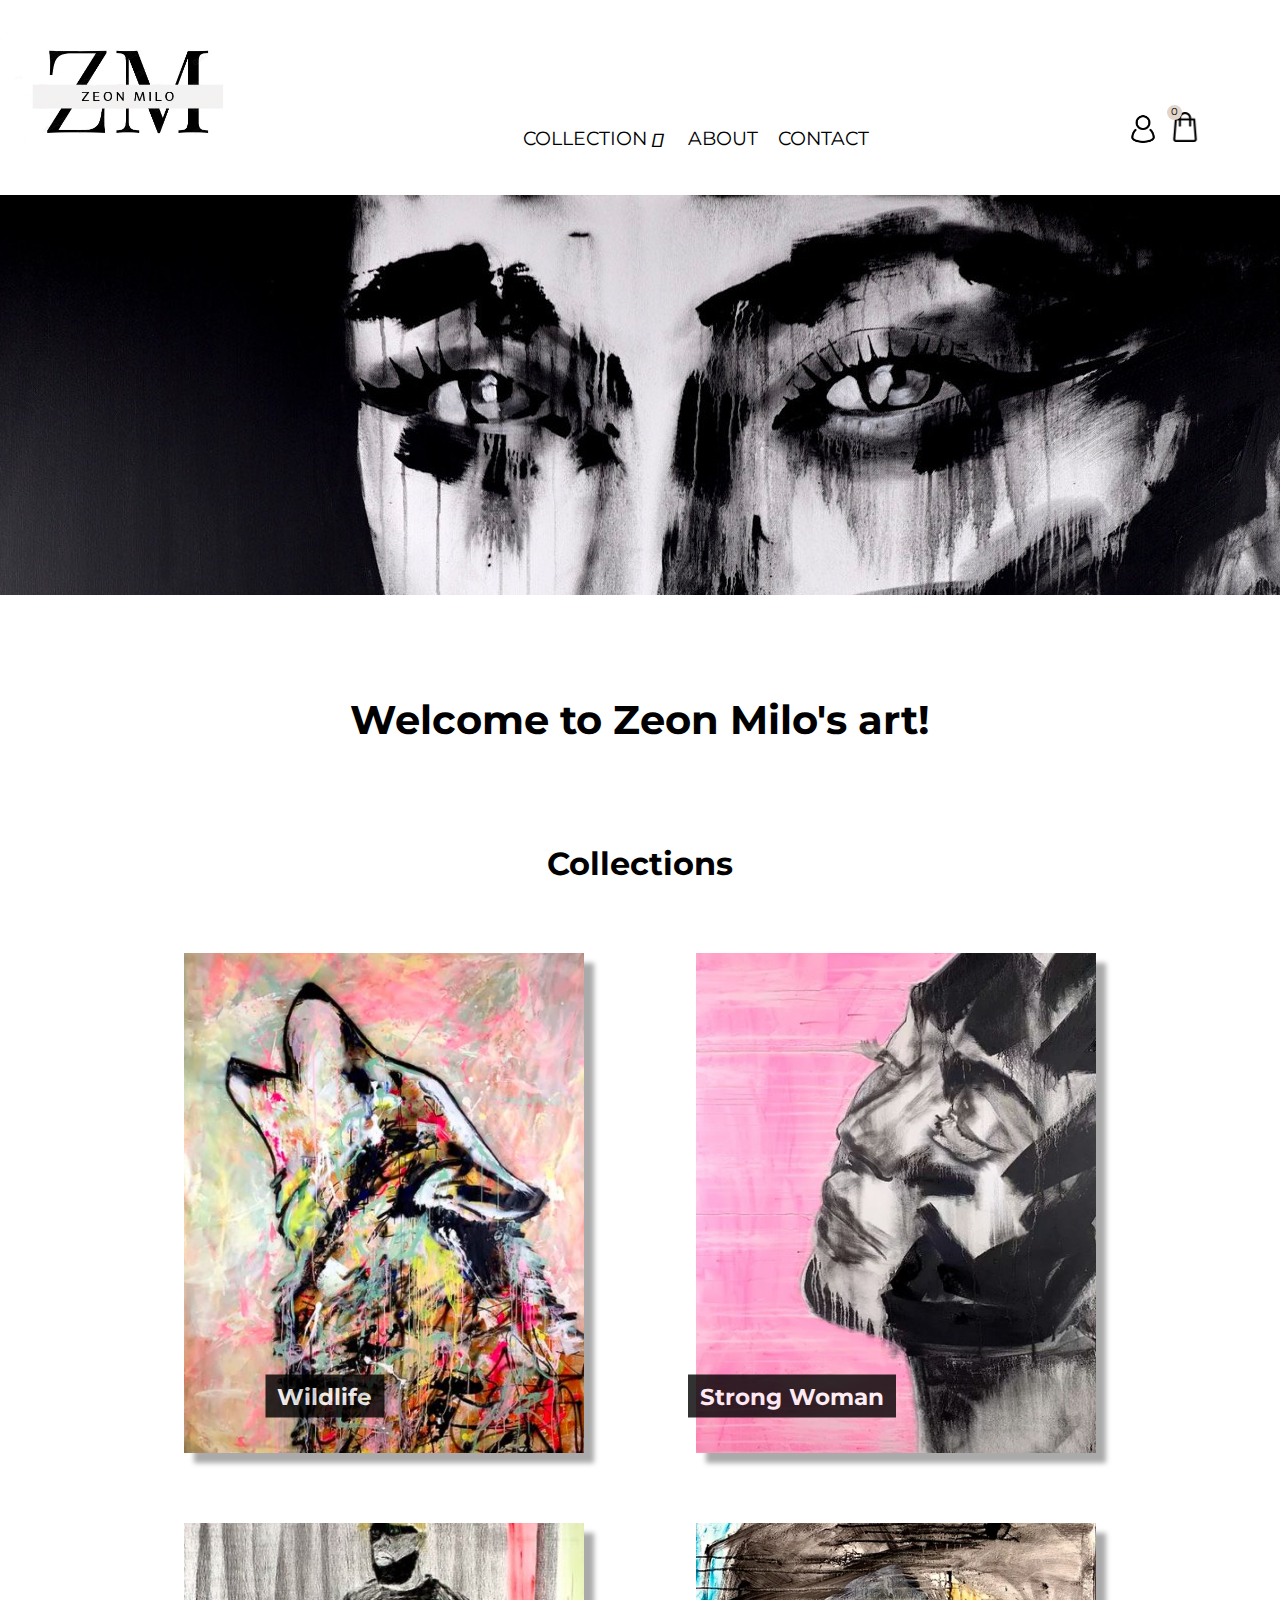
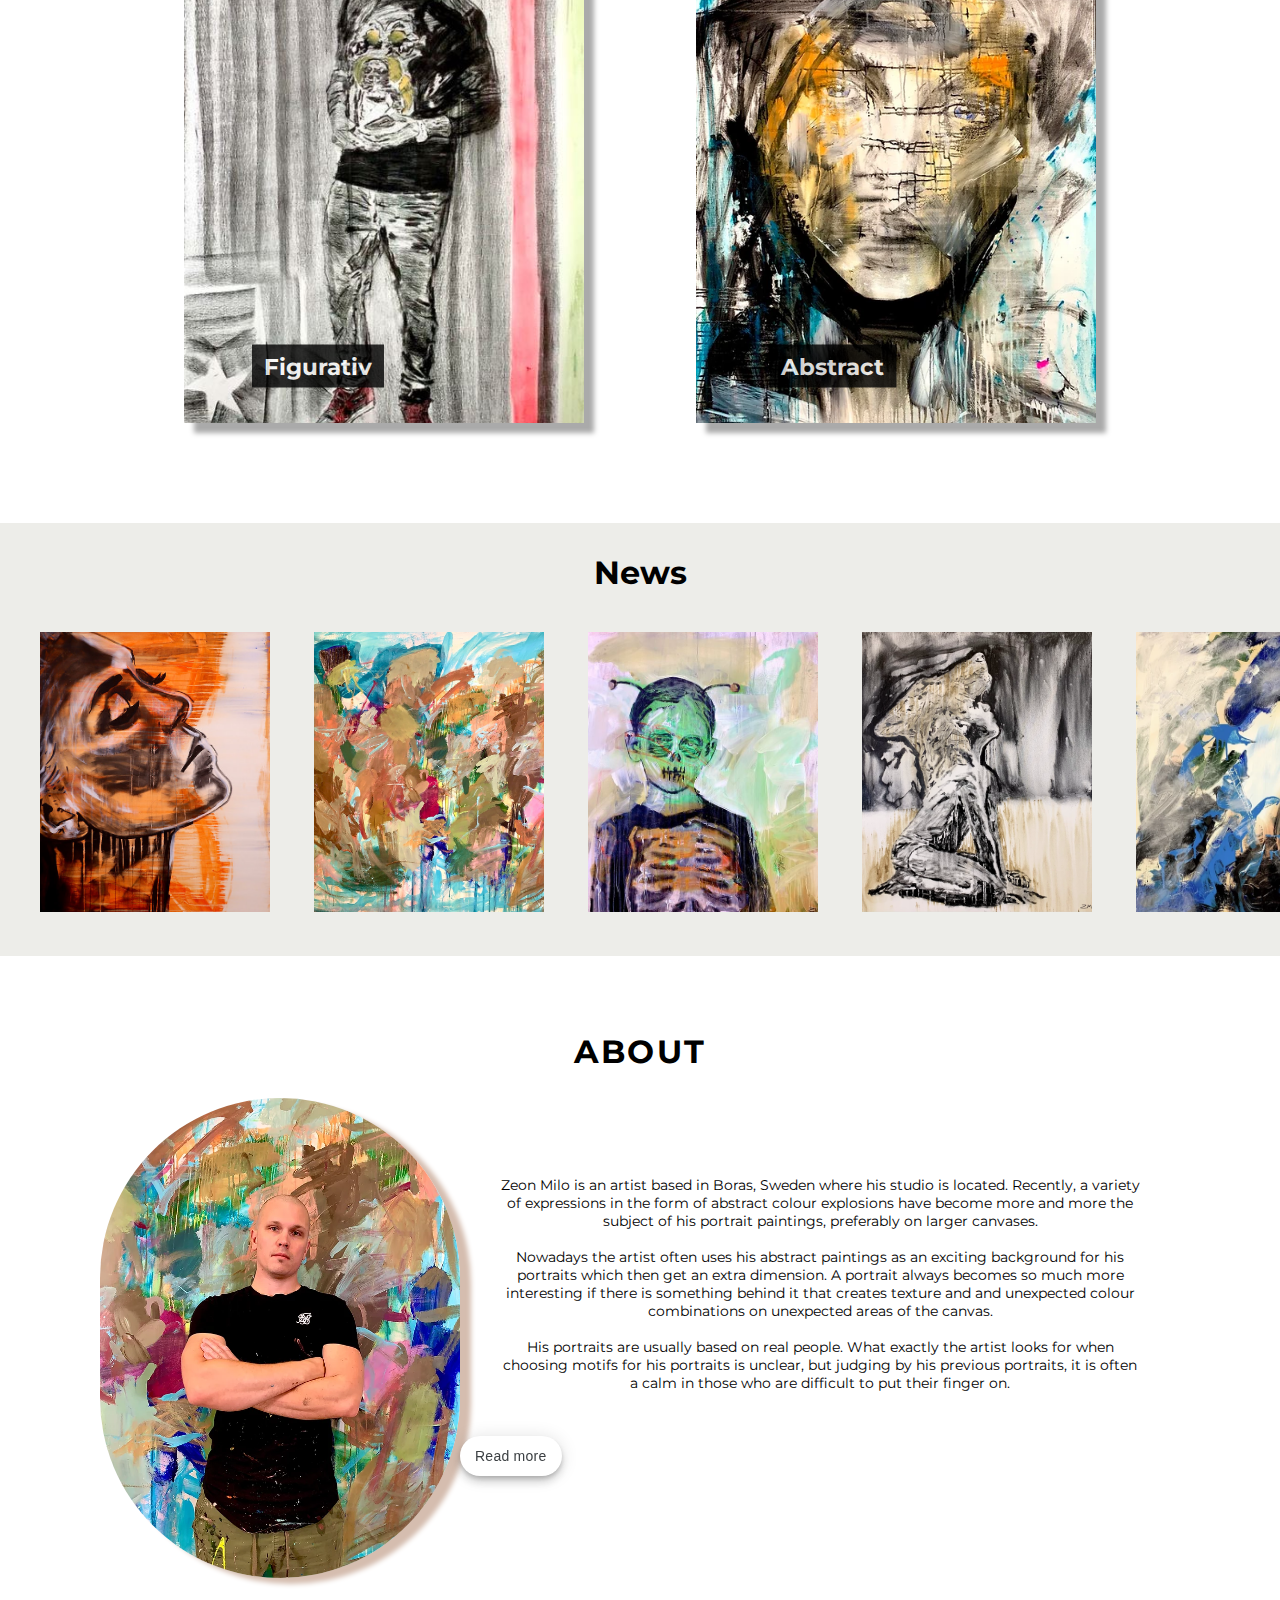
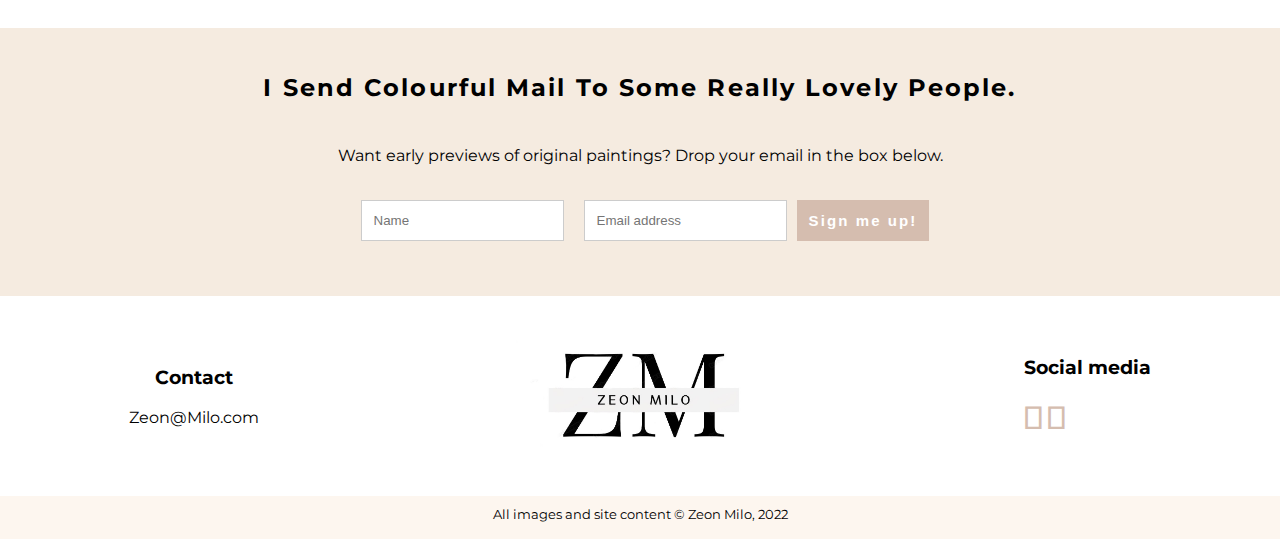
==== commit 2f767b51: "Button About and text collection image" ====
--- a/index.html
+++ b/index.html
@@ -70,9 +70,10 @@
         <div class="headerPicture">
             <div class="photo1"></div>
         </div>
+
+
         <div class="welcomeHeader">
             <h1>Welcome to Zeon Milo's art!</h1>
-            
         </div>
 
 
@@ -129,54 +130,44 @@
             <div class="about" id="imgAbout">
                 <h1>ABOUT</h1>
             </div>
-            <div>
-
-            </div>
+        <div>
+
+        </div>
             <div class="textContainer">
                 <img class="imageAbout" src="./assets/icons/zeonMilo.png" alt="Zeon Milo">
                 <div>
                     <p class="textAbout">Zeon Milo is an artist based in Boras, Sweden where his studio is located.
-
                         Recently, a variety of expressions in the form of abstract colour explosions have become more
-                
                         and more the subject of his portrait paintings, preferably on larger canvases.
                 
                         <br>    
                         <br>
                 
                         Nowadays the artist often uses his abstract paintings as an exciting background for his
-                
                         portraits which then get an extra dimension. A portrait always becomes so much more
-                
                         interesting if there is something behind it that creates texture and and unexpected colour
-                
                         combinations on unexpected areas of the canvas.
                 
                         <br> 
                         <br>   
                 
                         His portraits are usually based on real people. What exactly the artist looks for when choosing  
-                
                         motifs for his portraits is unclear, but judging by his previous portraits,
-                
                         it is often a calm in those who are difficult to put their finger on.
+                        <p class="textAbout" id="dots"></p><p class="textAbout" id="more">
                 
                         <br>  
                         <br>  
                 
-                        The artist lives in a small town where 99% of the population is white,
-                
+                        The artist lives in a small town where 99% of the population is white,    
                         and initially there was no active choice to paint black women. However, he found
-                
                         himself more inspired and interested in this imagery. Perhaps the artist subconsciously
-                
-                        knows that white people are depicted to an excessive extent in comparison. 
-                
+                        knows that white people are depicted to an excessive extent in comparison.
+            
                         <br> 
                         <br>    
                 
                         Abstract painting is close to the artist's heart. To be able to just scoop all possible colours
-                
                         and see where the impulsivity leads, a larger canvas is a must.
                 
                         <br> 
@@ -184,8 +175,12 @@
                 
                         Zeon Milo is a pseudonymous the artist created on Instagram, mostly with the ambition to show his art, which quickly began to sell. 
                         His paintings are now found all over the world in many different countries like Japan, USA and Australia. 
-                        He was exclusively invited to exhibit his work at the popular art event Affordable Art Fair Stockholm, this as a "Hidden Talent", a fair otherwise only galleries can attend. </p>
+                        He was exclusively invited to exhibit his work at the popular art event Affordable Art Fair Stockholm, this as a "Hidden Talent", a fair otherwise only galleries can attend. 
+                        </p>
+                        <br>
+                        <button id="readMoreMyBtn">Read more</button>
                     </p>
+                </p>
                 </div>
         </div>
     </main>
--- a/css/common.css
+++ b/css/common.css
@@ -47,8 +47,6 @@
     justify-content: space-between;
 }
  
-
-/* Se över menyn-styling */
 #menu { 
     position: relative; 
     width: 150px;
@@ -58,8 +56,6 @@
 }
 
 
-
-
 #dropdown {
     display: none;
     width: 100%;
@@ -77,8 +73,6 @@
 } 
 
 
-
-
 .productContainerForDropdown {
     padding-top: 10px;
     padding-bottom: 10px;
@@ -89,7 +83,6 @@
     display: flex;
     align-items: center;
     justify-content: center;
-   /*  padding-right: 50px; */
     gap: 20px;
     font-size: larger;
 }
@@ -132,10 +125,8 @@
     list-style: none;
     color: black;
     text-align: center;
-   /*  background-color: white;  */   
-}
-
-/* Kolla detta i samband med stylning av hamburgare */
+}
+
 li {
     padding-top: 10px;
     padding-bottom: 10px;
@@ -243,7 +234,6 @@
     padding-bottom: 10px;
 }
 
-/* Iconerna när ingen är inloggad */
 .none {
     display: none;
 }
@@ -472,7 +462,7 @@
         height: 2px;
     }
 
-    /* Se över krysset.... */
+
     .hamburger.active .bar:nth-child(1) {
         transform: translateY(8px) rotate(45deg)
     }
@@ -619,6 +609,4 @@
         right: 88px;
     }
 
-   
-
 } 
--- a/css/startPage.css
+++ b/css/startPage.css
@@ -21,37 +21,17 @@
 }
 
 .photo1 {
-    background: url("../assets/womanStrongBianca2.jpg"); 
-    background-position: top;
-    width: 100%; 
-    height: 100%;
-    margin-top: 20px;
-    object-fit: cover;
-    top: 40px;
-    margin-top: 40px;
-
-}
-
-#photo4 {
-    background-image:url("./../assets/womanToTheMoonAndBack.JPG");
-    background-size: cover;
-    height: 100%;
-    width: 100%
-}
-
-#photo5 {
-  background-image:url("./../assets/abTheseTimes.png");
-  background-size: cover;
+  background: url("../assets/womanStrongBianca2.jpg");
+  background-position: top;
+  width: 100%;
   height: 100%;
-  width: 100%
-}
-
-.centered {
-    position: absolute;
-    top: 50%;
-    left: 50%;
-    transform: translate(-50%, -50%);
-  } 
+  margin-top: 20px;
+  object-fit: cover;
+  top: 40px;  
+  margin-top: 40px;
+
+}
+
 
 .headerNews {
   display: inline-block;
@@ -102,9 +82,6 @@
   font-size: 20px;
   padding-top: 100px;
   padding-bottom: 100px;
-
-  margin-bottom: 30px;
-  
 }
 
 .collectionHeader {
@@ -122,27 +99,6 @@
 
   width: 100%;
   margin-bottom: 100px;
-}
-
-
-.centered {
-  position: absolute;
-  top: 50%;
-  left: 50%;
-  transform: translate(-50%, -50%);
-  background-color: blue;
-}
-
-
-.secondCollectionContainer {
-  display: flex;
-  flex-direction: row;
-  width: 100%;
-  justify-content: center;
-
-/*   padding: 40px; */
-  flex-wrap: wrap;
-  padding-bottom: 40px;
 }
 
 #collectionImage {
@@ -156,18 +112,12 @@
   object-fit: cover;
   width: 400px;
   height: 500px;
-
-
-/* Förslag 3 */
-/*   box-shadow: 7px 7px 2.5px #aaaaaa; */
-box-shadow: 10px 10px 5px #aaaaaa;
-
- /* Förslag 2 */
-/*   background-color: #3d4246;
-  opacity: 0.85; */
-
-  /* Förslag 3 */
- /*  box-shadow: 0px 0px 1px 2px #5c5a5a; */
+  box-shadow: 10px 10px 5px #aaaaaa;
+}
+
+#imgCollection:hover {
+background-color: #3d4246;
+opacity: 0.85; 
 
 }
 
@@ -175,37 +125,24 @@
   position: relative;
   text-align: center;
   color: white;
-  padding-top: 45px;
+  padding-top: 70px;
 }
 
 .centered {
   position: absolute;
-  top: 85%;
-  left: 50%;
+  top: 90%;
+
   transform: translate(-50%, -50%);
   font-size: 20px;
   font-weight:bolder;
   color: white;
 
-  /* Alt 2 */
- /*  text-shadow: 4px 4px 4px #000000; */
-
-  /* Alt 1 */
   background-color: black;
   padding: 7px 12px;
   opacity: 0.80;
- 
-  margin: 40px;
- justify-content: center;
+  justify-content: center;
  
 } 
-
-.secondProductContainer {
-
-  display:flex;
-  
-
-}
 
 .collectionImage {
   width: 100%;
@@ -318,7 +255,6 @@
   font-size: 14px;
   padding-left: 40px;
   padding-right: 40px;
-/*   margin: 40px; */
 }
 
 .textAbout {
@@ -332,14 +268,13 @@
   height: auto;
   max-height: 30em;
   object-fit: cover;
-  /* margin: 25px; */
   border-radius: 100em;
   flex-wrap: nowrap;
   box-shadow: 11px 6px 5px #d5bdaf;
   
 }
 
-#myBtn {
+#readMoreMyBtn {
   align-items: center;
   appearance: none;
   background-color: #fff;
@@ -357,13 +292,13 @@
   font-family: "Google Sans",Roboto,Arial,sans-serif;
   font-size: 14px;
   font-weight: 500;
-  height: 48px;
+  height: 40px;
   letter-spacing: .25px;
   line-height: normal;
   max-width: 100%;
   overflow: visible;
   
-  padding: 2px 30px;
+  padding: 0px 15px;
   position: relative;
   text-align: center;
   text-transform: none;
@@ -374,7 +309,6 @@
   width: auto;
   will-change: transform,opacity;
   z-index: 0;
-  width: 80px;
 }
 
 
@@ -410,12 +344,9 @@
     right: 136px;
 
   }
-
-
-}
-
-
-/* Fixa kollektionen här */
+}
+
+
 @media screen and (max-width:8500px) {
   .gallery {margin-top: 0;
   }
@@ -450,12 +381,6 @@
 
 }
 
-
-@media screen and (max-width:700px) {
-  
-
-
-}
 
 @media screen and (max-width:660px) { 
   
@@ -545,9 +470,6 @@
     max-height: 200px;
     min-height: 200px;
   }
-}
-
-
 
   .qtyCustomer {
     right: 97px; 
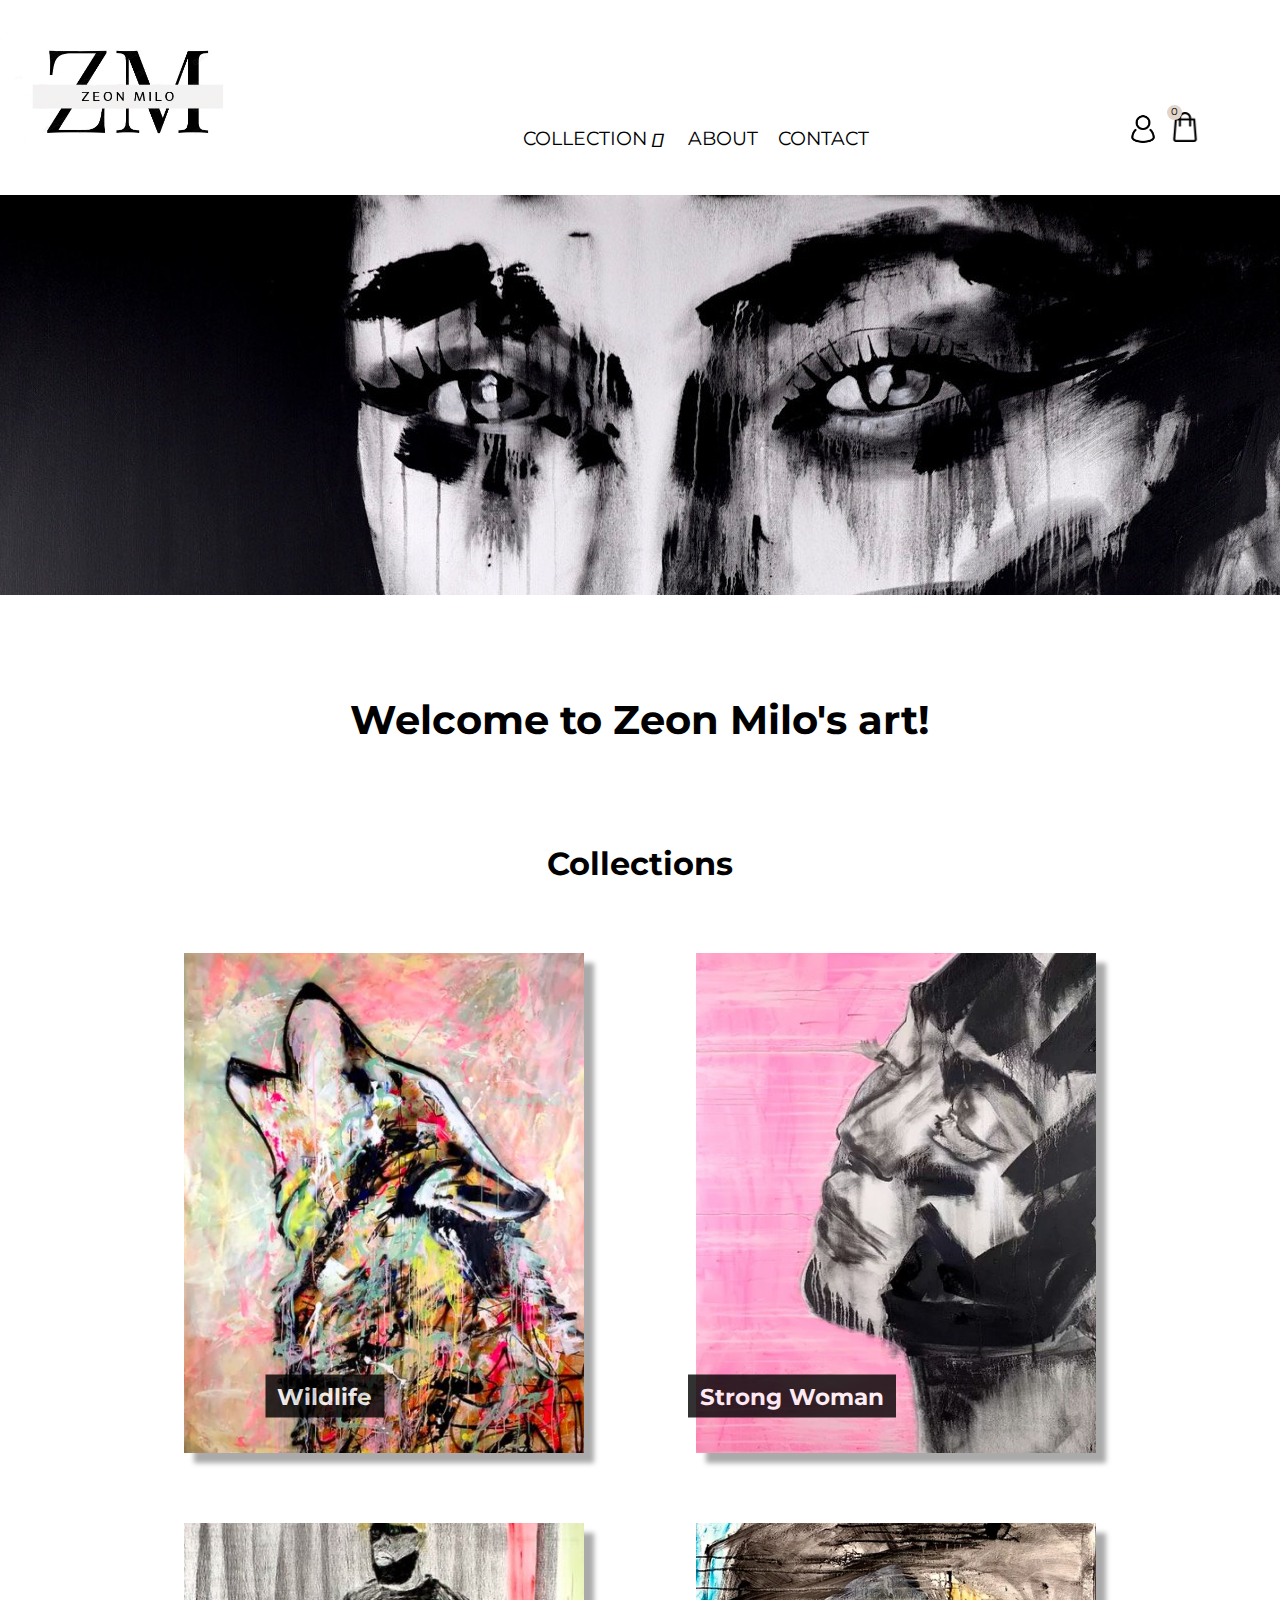
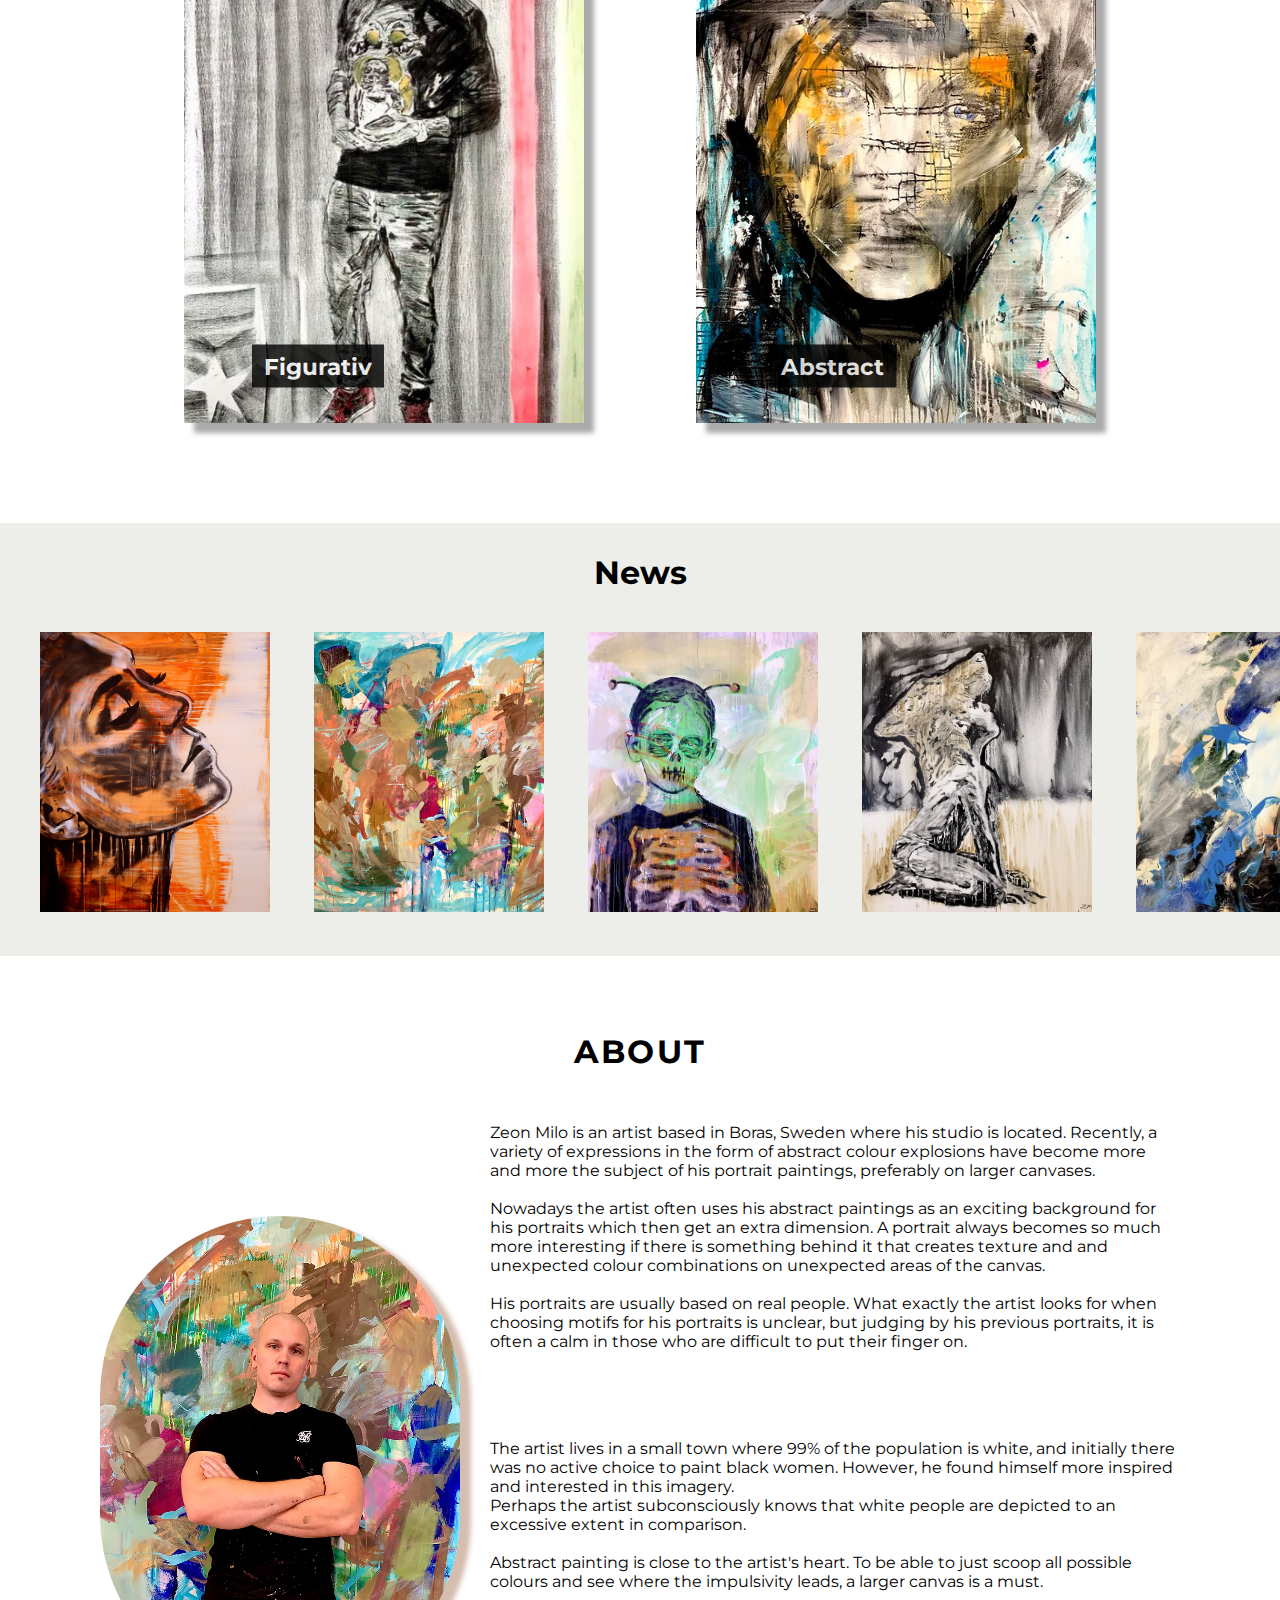
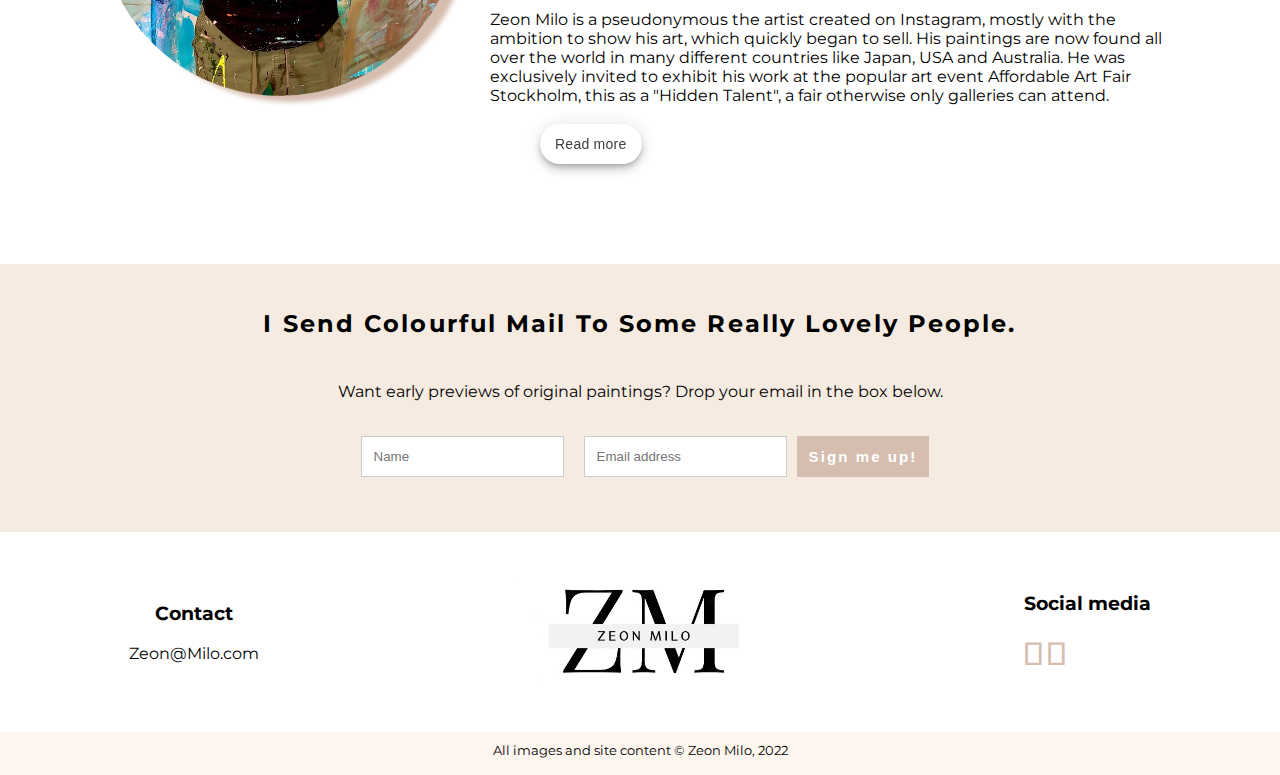
==== commit f3b839c0: "readme button updated and style changed" ====
--- a/index.html
+++ b/index.html
@@ -135,7 +135,7 @@
         </div>
             <div class="textContainer">
                 <img class="imageAbout" src="./assets/icons/zeonMilo.png" alt="Zeon Milo">
-                <div>
+                <div class="textContent">
                     <p class="textAbout">Zeon Milo is an artist based in Boras, Sweden where his studio is located.
                         Recently, a variety of expressions in the form of abstract colour explosions have become more
                         and more the subject of his portrait paintings, preferably on larger canvases.
@@ -154,14 +154,14 @@
                         His portraits are usually based on real people. What exactly the artist looks for when choosing  
                         motifs for his portraits is unclear, but judging by his previous portraits,
                         it is often a calm in those who are difficult to put their finger on.
-                        <p class="textAbout" id="dots"></p><p class="textAbout" id="more">
+                        <p class="textAbout" id="dots"></p><p class="textAbout" id="open">
                 
                         <br>  
                         <br>  
                 
                         The artist lives in a small town where 99% of the population is white,    
                         and initially there was no active choice to paint black women. However, he found
-                        himself more inspired and interested in this imagery. Perhaps the artist subconsciously
+                        himself more inspired and interested in this imagery. <br> Perhaps the artist subconsciously
                         knows that white people are depicted to an excessive extent in comparison.
             
                         <br> 
--- a/css/startPage.css
+++ b/css/startPage.css
@@ -237,6 +237,9 @@
   
 }
 
+.textContent {
+  margin-left: 30px;
+}
 .about {
   display: flex;
   align-items: center;
@@ -249,18 +252,29 @@
 
 .textAbout {
   display: flex;
+ 
+}
+
+.textAbout {
+  display: flex;
+  flex-direction: row;
+ 
+
+}
+
+#dots {
+  margin-left: 90px;
+}
+
+#more {
+  display: flex;
+  flex-direction: row;
   align-items: center;
   justify-content: center;
   text-align: center;
   font-size: 14px;
   padding-left: 40px;
   padding-right: 40px;
-}
-
-.textAbout {
-  display: flex;
-  flex-direction: row;
-
 }
 
 .imageAbout {
@@ -309,6 +323,7 @@
   width: auto;
   will-change: transform,opacity;
   z-index: 0;
+  margin-left: 50px;
 }
 
 
@@ -488,7 +503,7 @@
     gap: 0px 5px; 
   }
   
-}
+
 
 @media screen and (max-width:280px) { 
     
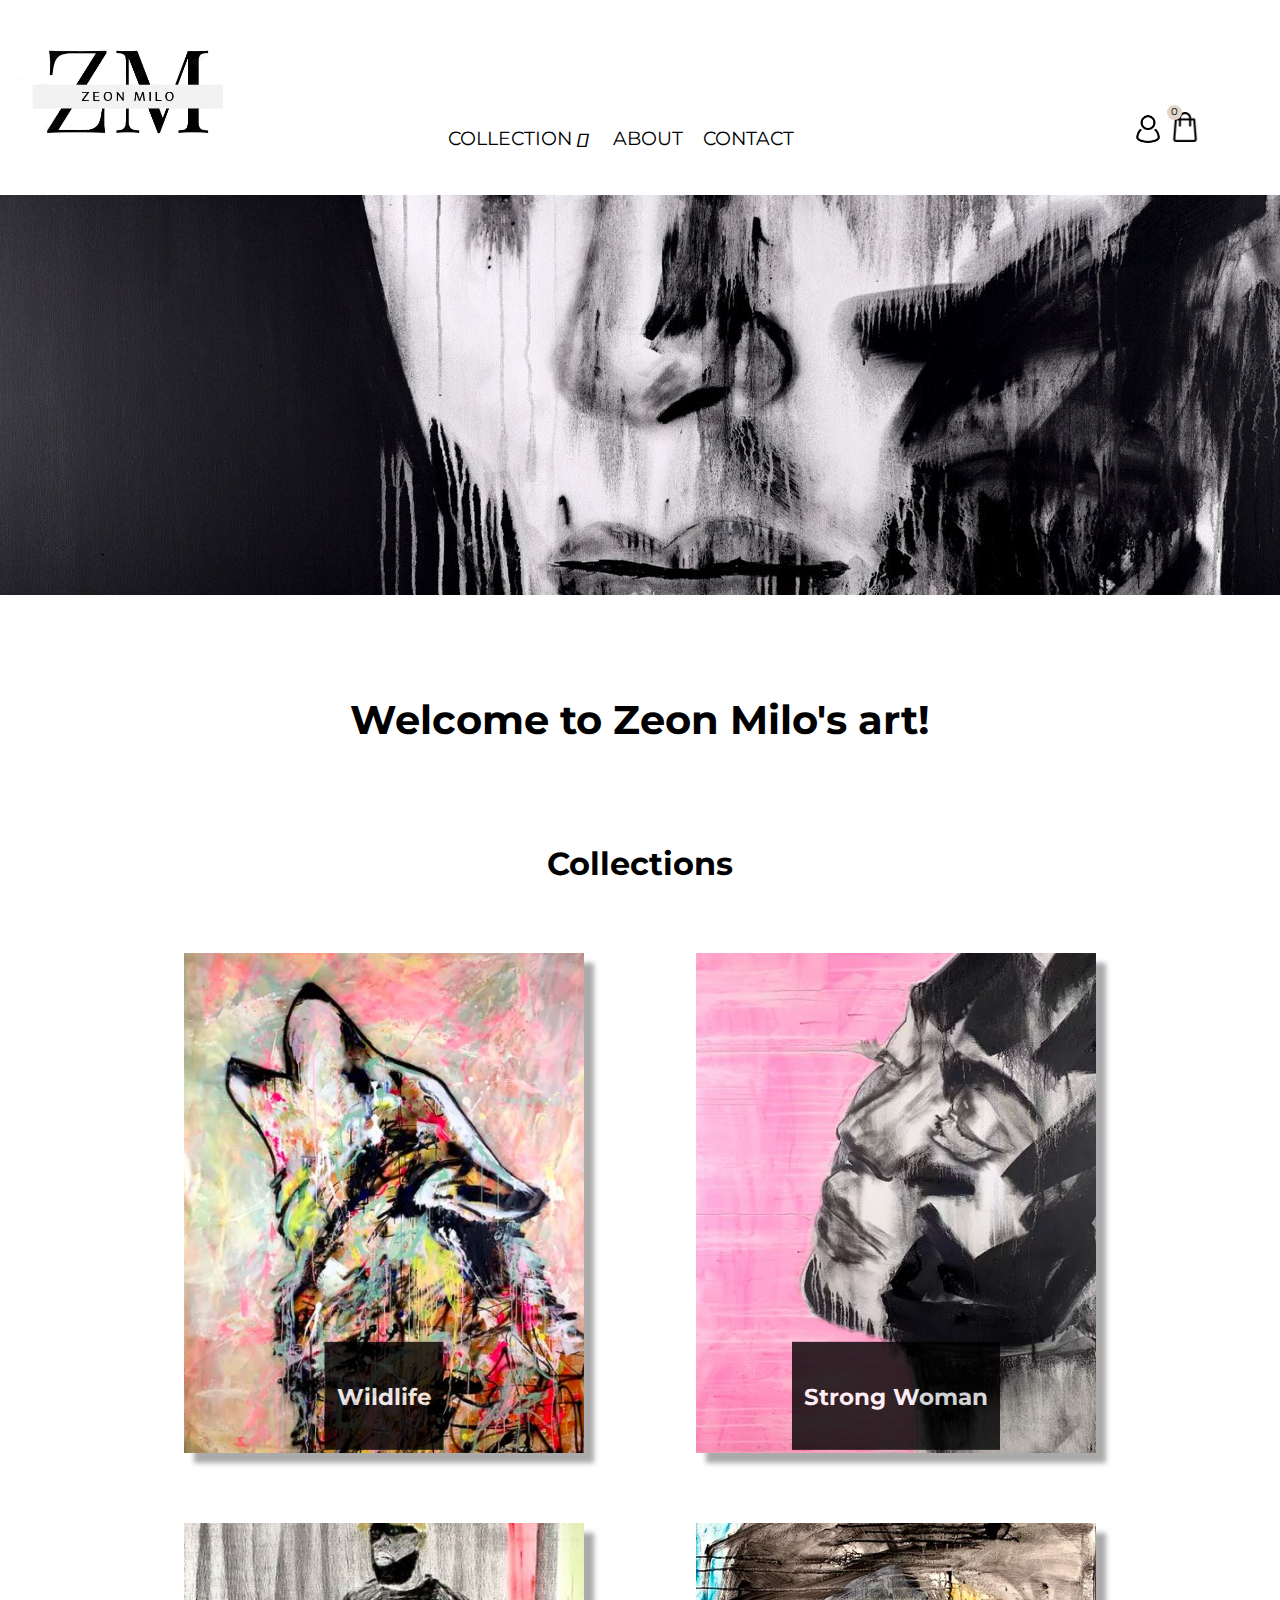
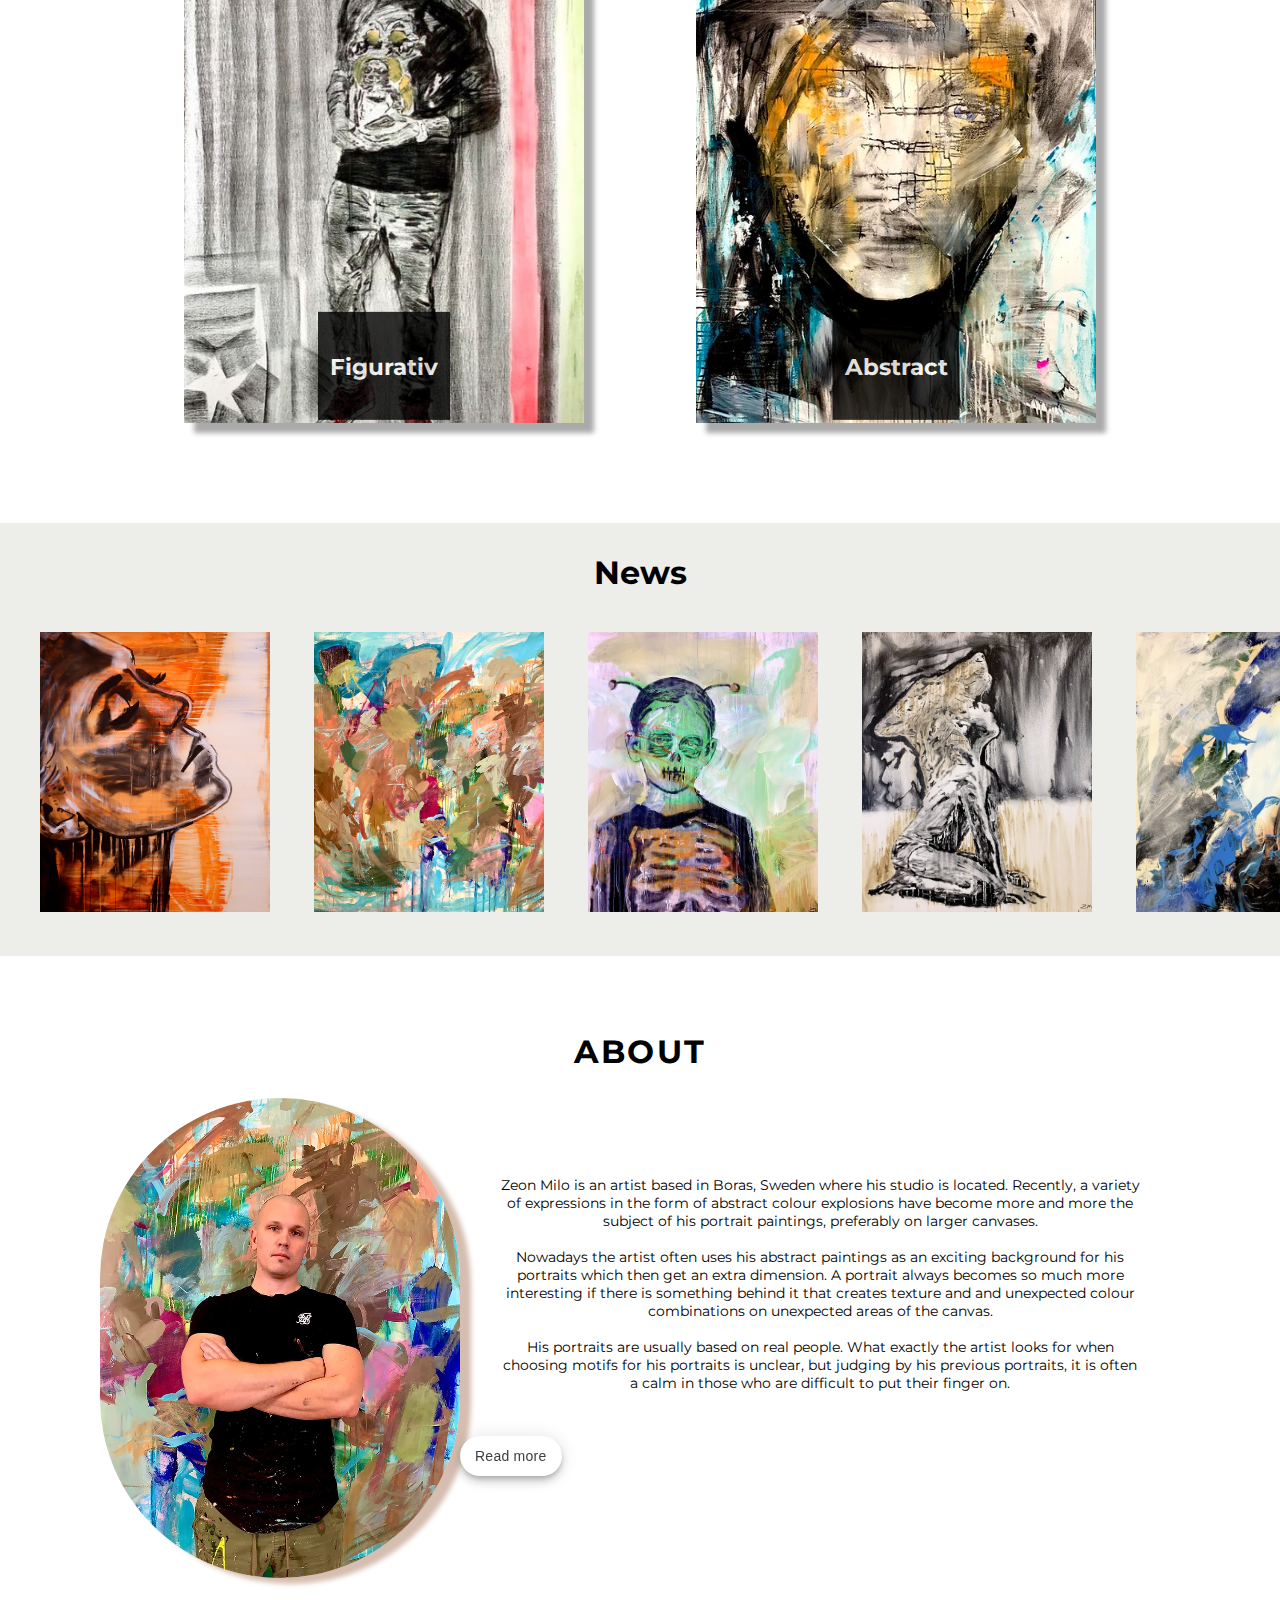
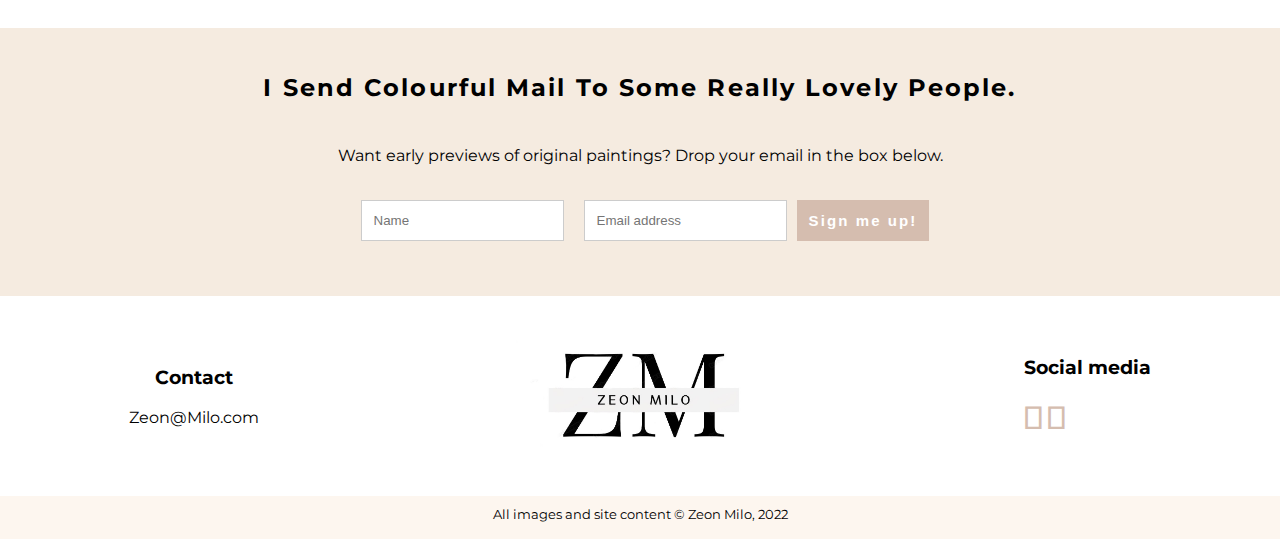
==== commit 9eb81d04: "Merge branch 'main' into clean-up" ====
--- a/index.html
+++ b/index.html
@@ -135,7 +135,7 @@
         </div>
             <div class="textContainer">
                 <img class="imageAbout" src="./assets/icons/zeonMilo.png" alt="Zeon Milo">
-                <div class="textContent">
+                <div>
                     <p class="textAbout">Zeon Milo is an artist based in Boras, Sweden where his studio is located.
                         Recently, a variety of expressions in the form of abstract colour explosions have become more
                         and more the subject of his portrait paintings, preferably on larger canvases.
@@ -154,14 +154,14 @@
                         His portraits are usually based on real people. What exactly the artist looks for when choosing  
                         motifs for his portraits is unclear, but judging by his previous portraits,
                         it is often a calm in those who are difficult to put their finger on.
-                        <p class="textAbout" id="dots"></p><p class="textAbout" id="open">
+                        <p class="textAbout" id="dots"></p><p class="textAbout" id="more">
                 
                         <br>  
                         <br>  
                 
                         The artist lives in a small town where 99% of the population is white,    
                         and initially there was no active choice to paint black women. However, he found
-                        himself more inspired and interested in this imagery. <br> Perhaps the artist subconsciously
+                        himself more inspired and interested in this imagery. Perhaps the artist subconsciously
                         knows that white people are depicted to an excessive extent in comparison.
             
                         <br> 
--- a/css/startPage.css
+++ b/css/startPage.css
@@ -32,6 +32,25 @@
 
 }
 
+.centered {
+  position: absolute;
+  display: flex;
+  top: 90%;
+  left: 50%;
+  transform: translate(-50%, -50%);
+  font-size: 20px;
+  font-weight: bolder;
+  color: white;
+  background-color: black;
+  padding: 7px 12px;
+  opacity: 0.80;
+  justify-content: center;
+  align-items: center;
+  height: 19%;
+  margin: 0px !important;
+}
+
+
 
 .headerNews {
   display: inline-block;
@@ -128,21 +147,6 @@
   padding-top: 70px;
 }
 
-.centered {
-  position: absolute;
-  top: 90%;
-
-  transform: translate(-50%, -50%);
-  font-size: 20px;
-  font-weight:bolder;
-  color: white;
-
-  background-color: black;
-  padding: 7px 12px;
-  opacity: 0.80;
-  justify-content: center;
- 
-} 
 
 .collectionImage {
   width: 100%;
@@ -237,9 +241,6 @@
   
 }
 
-.textContent {
-  margin-left: 30px;
-}
 .about {
   display: flex;
   align-items: center;
@@ -252,29 +253,18 @@
 
 .textAbout {
   display: flex;
- 
-}
-
-.textAbout {
-  display: flex;
-  flex-direction: row;
- 
-
-}
-
-#dots {
-  margin-left: 90px;
-}
-
-#more {
-  display: flex;
-  flex-direction: row;
   align-items: center;
   justify-content: center;
   text-align: center;
   font-size: 14px;
   padding-left: 40px;
   padding-right: 40px;
+}
+
+.textAbout {
+  display: flex;
+  flex-direction: row;
+
 }
 
 .imageAbout {
@@ -323,8 +313,9 @@
   width: auto;
   will-change: transform,opacity;
   z-index: 0;
-  margin-left: 50px;
-}
+}
+
+
 
 
 @media screen and (max-width:1150px) {
@@ -334,8 +325,6 @@
   object-fit: cover;
   width: 300px;
   height: 400px;
-
-
   }
 }
 
@@ -357,42 +346,41 @@
   
   .qtyCustomer {
     right: 136px;
-
-  }
-}
-
-
-@media screen and (max-width:8500px) {
-  .gallery {margin-top: 0;
-  }
-}
-
-@media screen and (max-width:800px) {
-
- 
-
-  .textContainer {
-    flex-direction: column;
-  } 
-
-}
+  }
+
+  #imgCollection {
+      object-fit: fill;
+      width: 250px;
+      height: 300px;
+      }
+  }
+
 
 @media screen and (max-width:760px) { 
   .textContainer {
     flex-direction: column;
   }
-
   .newsTitle {
     font-size: 20px;
   }
   .litleTitle {
     font-size: 15px;
   }
-
   .headerPicture, .photo1 {
     margin-top: 0px;
   }
-
+}
+
+
+@media screen and (max-width:700px) {
+  
+  .centered {
+    font-size: 15px;
+    left: 76%;
+  }
+  .collectionContainer {
+    gap: 30px;
+  }
 
 }
 
@@ -425,6 +413,10 @@
 
   }
 
+  .welcomeHeader {
+    padding-top: 40px;
+  }
+
 }
 
 @media screen and (max-width: 600px) { 
@@ -462,22 +454,40 @@
   .headerPicture, .photo1 {
     margin-top: 0px;
   }
-
+  
+  #imgCollection {
+    width: 200px;
+    height: 250px;
+    }
+    .collectionContainer {
+      gap: 15px;
+    }
 }
 
 @media screen and (max-width: 480px) { 
 
   .qtyCustomer {
     right: 108px;
-
   }
 
   .photo1 {
-    background-position: center;
-  }
-
-}
-     
+    background-position: right;
+  }
+  #imgCollection {
+    width: 150px;
+    height: 200px;
+    }
+    .centered {
+      font-size: 12px;
+      left: 66%;
+  }
+  .aboutContainer {
+    padding-left: 1px;
+    padding-right: 1px;
+  }
+}
+
+
 
 @media screen and (max-width:380px) {
   
@@ -485,6 +495,17 @@
     max-height: 200px;
     min-height: 200px;
   }
+  #imgCollection {
+    width: 110px;
+    height: 160px;
+    }
+    .centered {
+      font-size: 12px;
+      left: 66%;
+  }
+}
+
+
 
   .qtyCustomer {
     right: 97px; 
@@ -501,6 +522,10 @@
 
   .icons {
     gap: 0px 5px; 
+  }
+
+  .photo1 {
+    background-position: center;
   }
   
 
@@ -520,7 +545,5 @@
     right: 88px; 
   }
 
- 
-
 } 
 
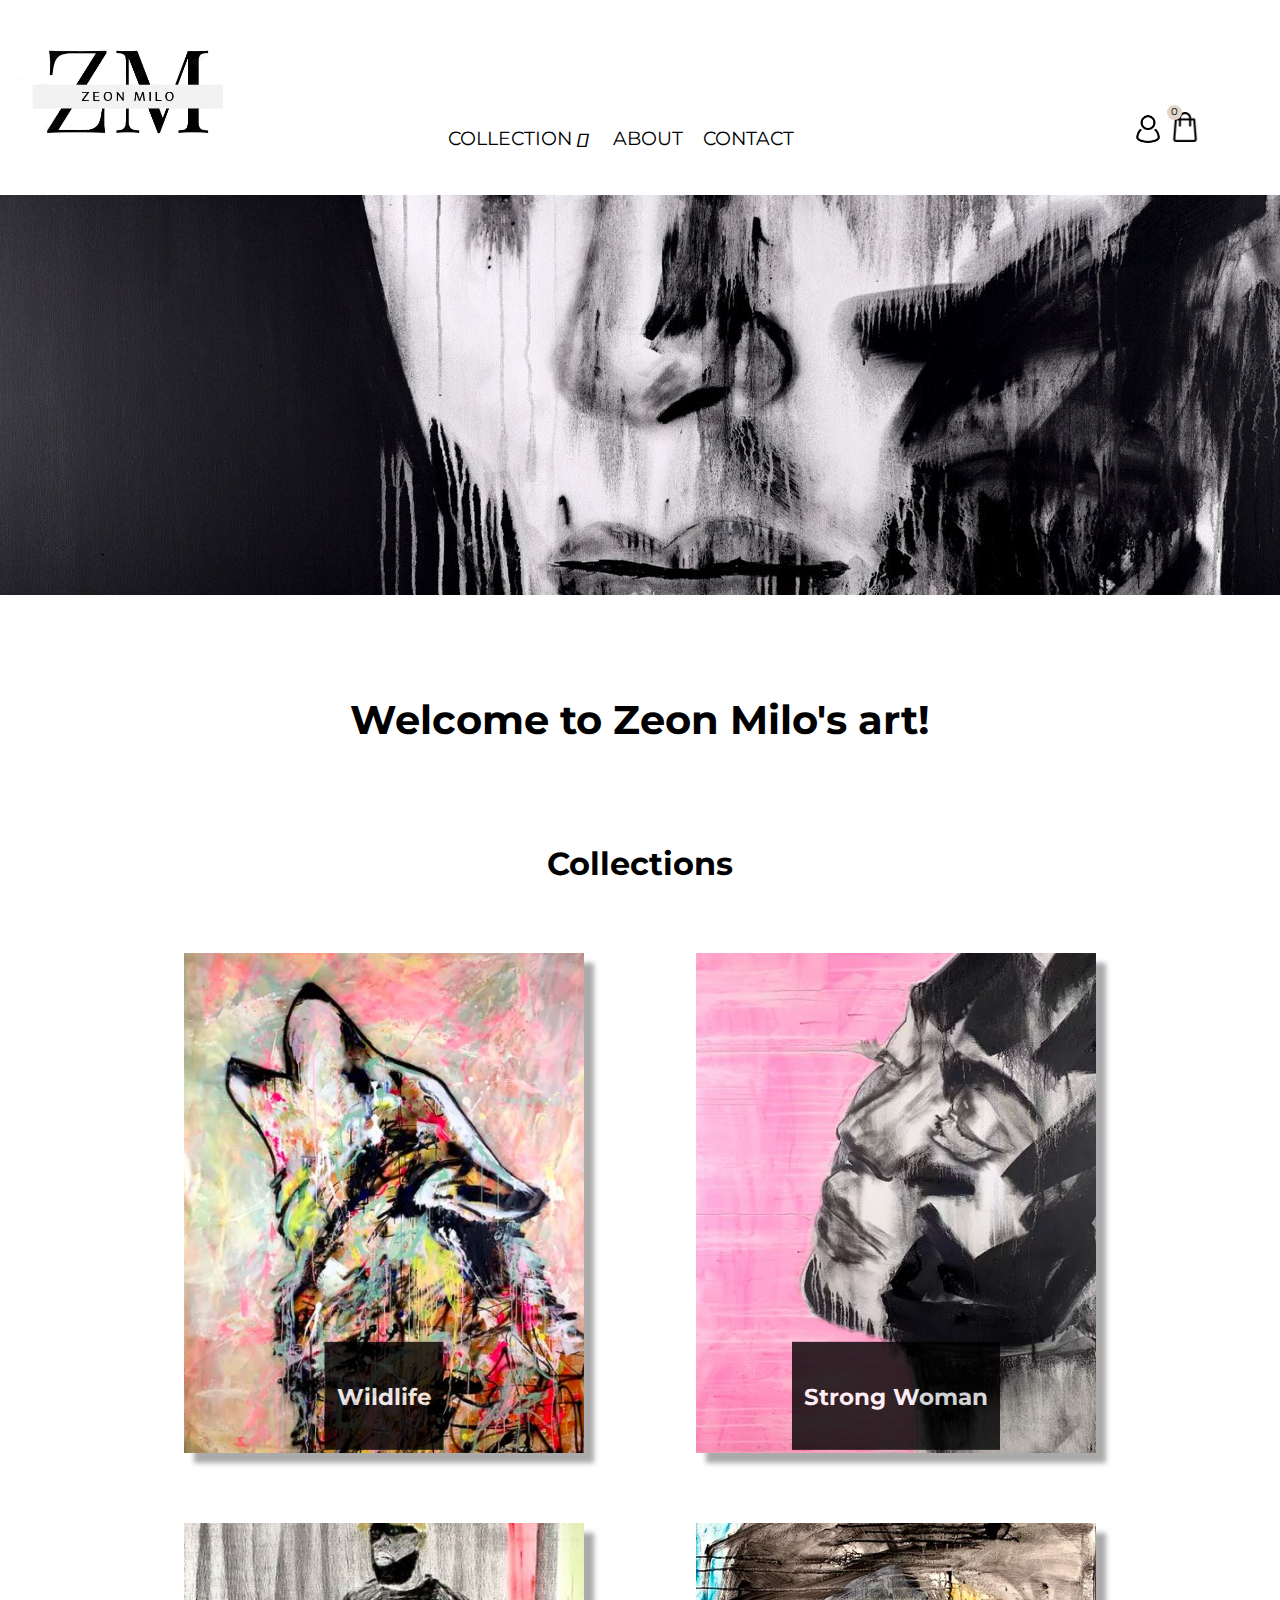
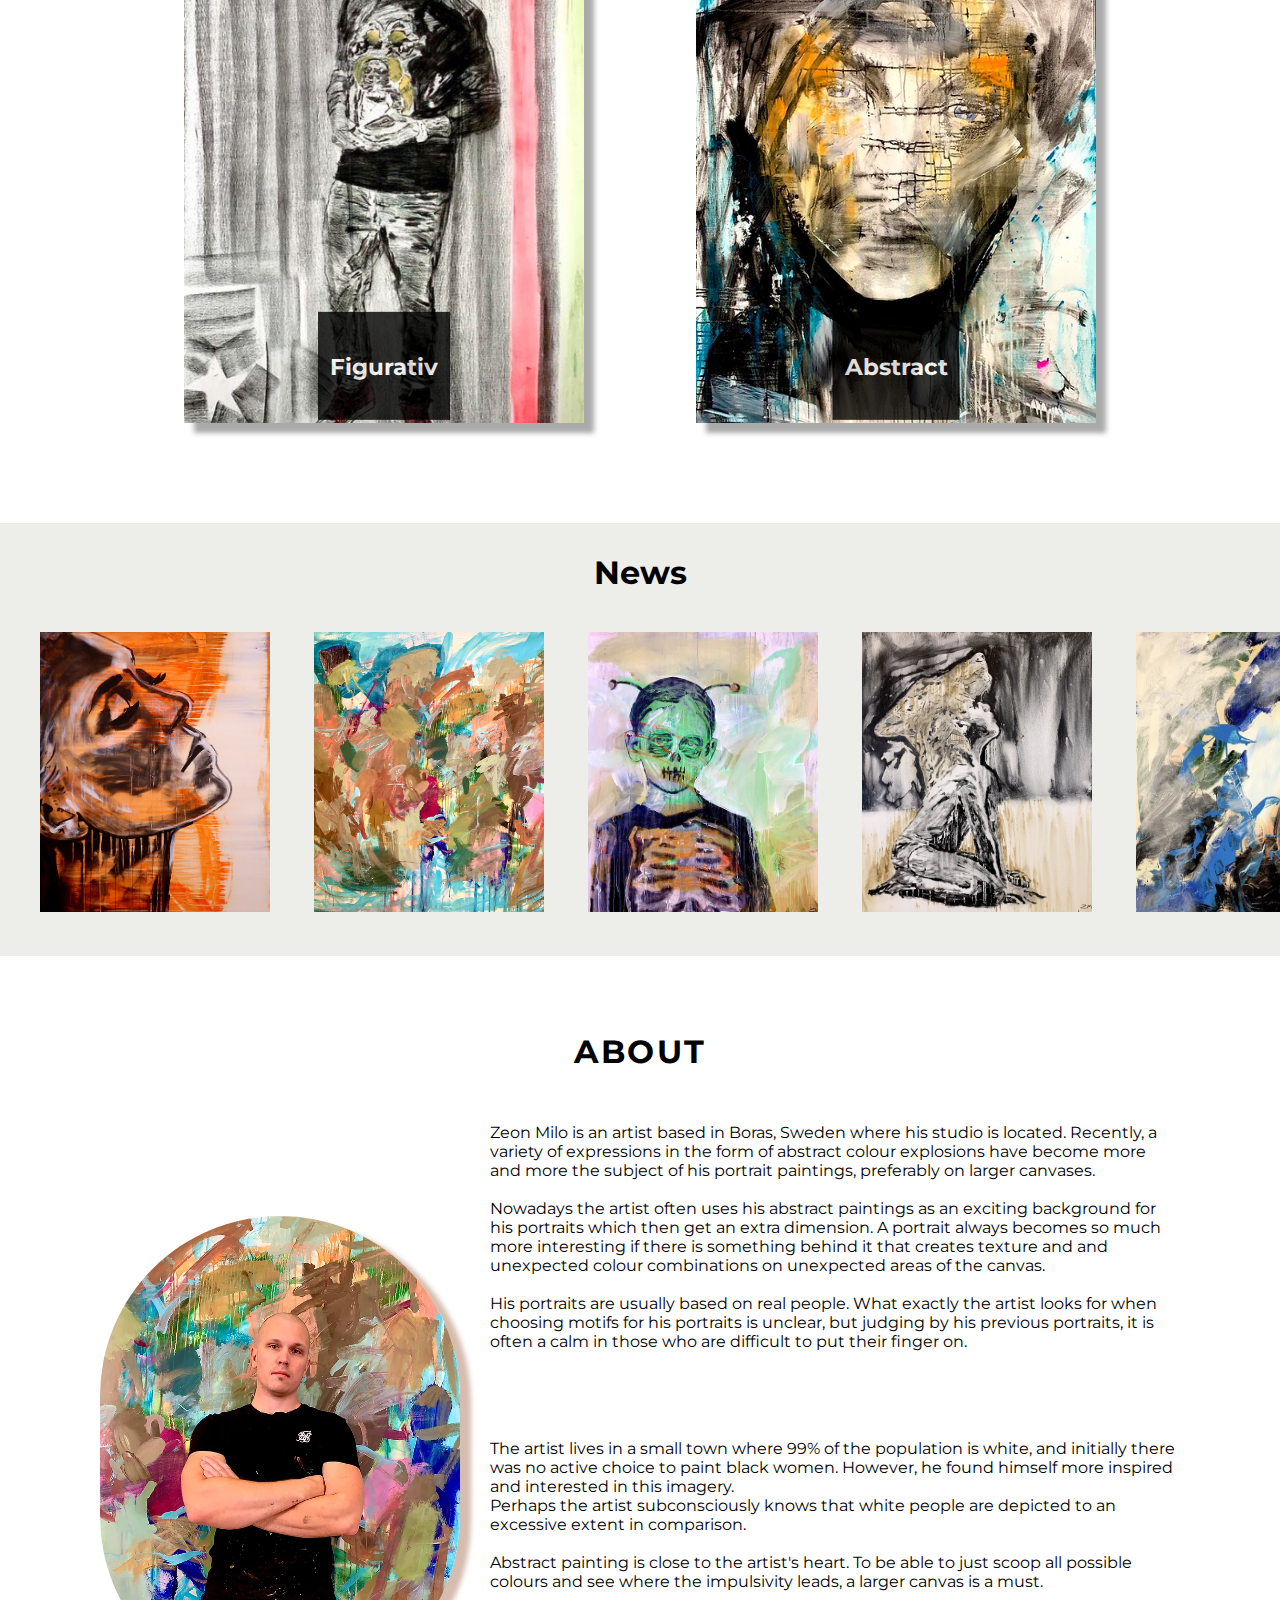
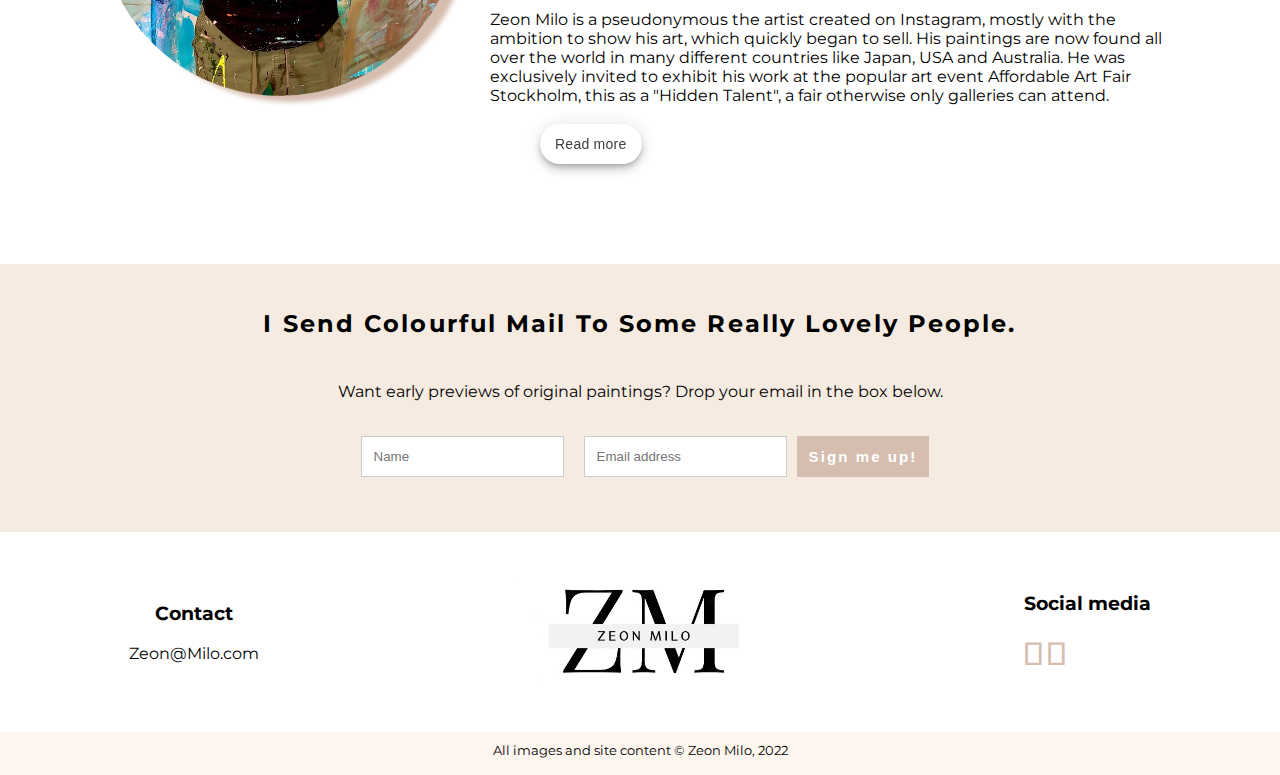
==== commit cd8405bd: "Merge pull request #279 from AminaHallam/readMeBtn" ====
--- a/index.html
+++ b/index.html
@@ -135,7 +135,7 @@
         </div>
             <div class="textContainer">
                 <img class="imageAbout" src="./assets/icons/zeonMilo.png" alt="Zeon Milo">
-                <div>
+                <div class="textContent">
                     <p class="textAbout">Zeon Milo is an artist based in Boras, Sweden where his studio is located.
                         Recently, a variety of expressions in the form of abstract colour explosions have become more
                         and more the subject of his portrait paintings, preferably on larger canvases.
@@ -154,14 +154,14 @@
                         His portraits are usually based on real people. What exactly the artist looks for when choosing  
                         motifs for his portraits is unclear, but judging by his previous portraits,
                         it is often a calm in those who are difficult to put their finger on.
-                        <p class="textAbout" id="dots"></p><p class="textAbout" id="more">
+                        <p class="textAbout" id="dots"></p><p class="textAbout" id="open">
                 
                         <br>  
                         <br>  
                 
                         The artist lives in a small town where 99% of the population is white,    
                         and initially there was no active choice to paint black women. However, he found
-                        himself more inspired and interested in this imagery. Perhaps the artist subconsciously
+                        himself more inspired and interested in this imagery. <br> Perhaps the artist subconsciously
                         knows that white people are depicted to an excessive extent in comparison.
             
                         <br> 
--- a/css/startPage.css
+++ b/css/startPage.css
@@ -241,6 +241,9 @@
   
 }
 
+.textContent {
+  margin-left: 30px;
+}
 .about {
   display: flex;
   align-items: center;
@@ -253,18 +256,29 @@
 
 .textAbout {
   display: flex;
+ 
+}
+
+.textAbout {
+  display: flex;
+  flex-direction: row;
+ 
+
+}
+
+#dots {
+  margin-left: 90px;
+}
+
+#more {
+  display: flex;
+  flex-direction: row;
   align-items: center;
   justify-content: center;
   text-align: center;
   font-size: 14px;
   padding-left: 40px;
   padding-right: 40px;
-}
-
-.textAbout {
-  display: flex;
-  flex-direction: row;
-
 }
 
 .imageAbout {
@@ -313,9 +327,8 @@
   width: auto;
   will-change: transform,opacity;
   z-index: 0;
-}
-
-
+  margin-left: 50px;
+}
 
 
 @media screen and (max-width:1150px) {
@@ -411,10 +424,6 @@
   .qtyCustomer {
     right: 136px;
 
-  }
-
-  .welcomeHeader {
-    padding-top: 40px;
   }
 
 }
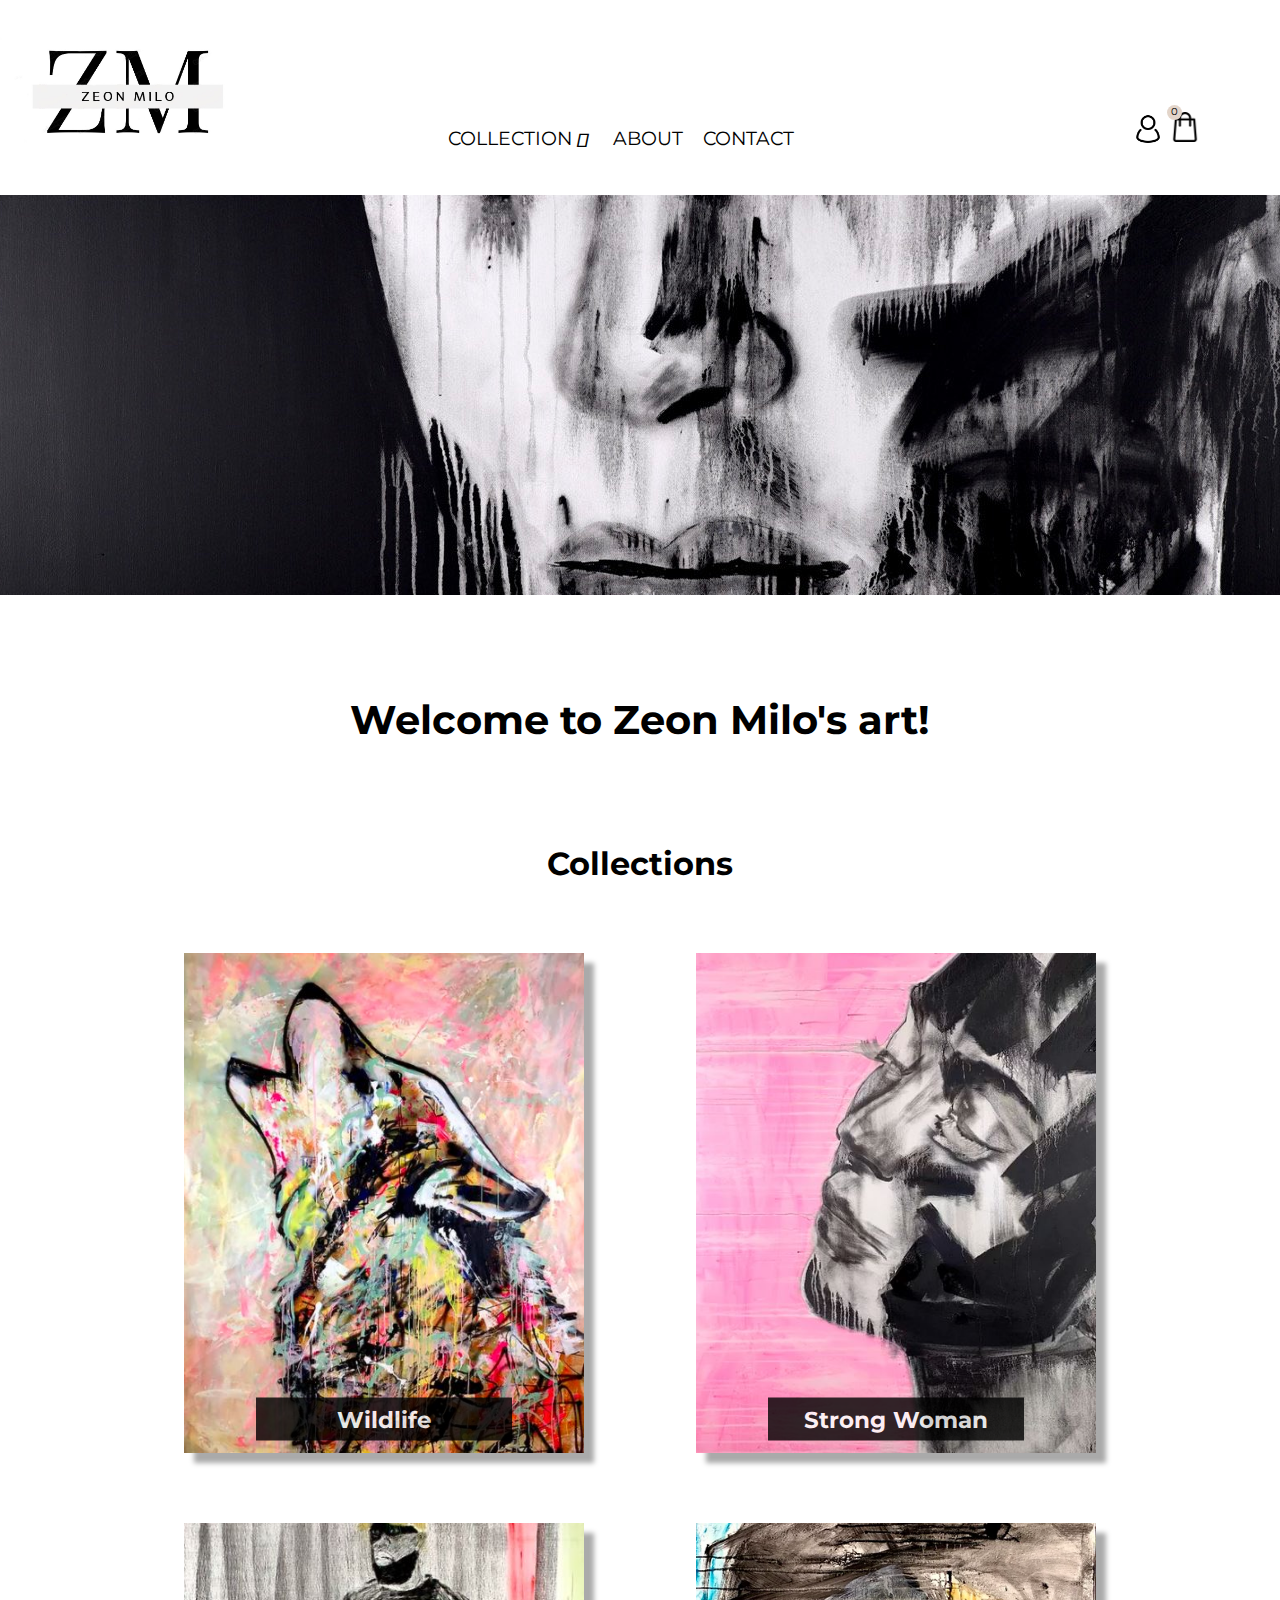
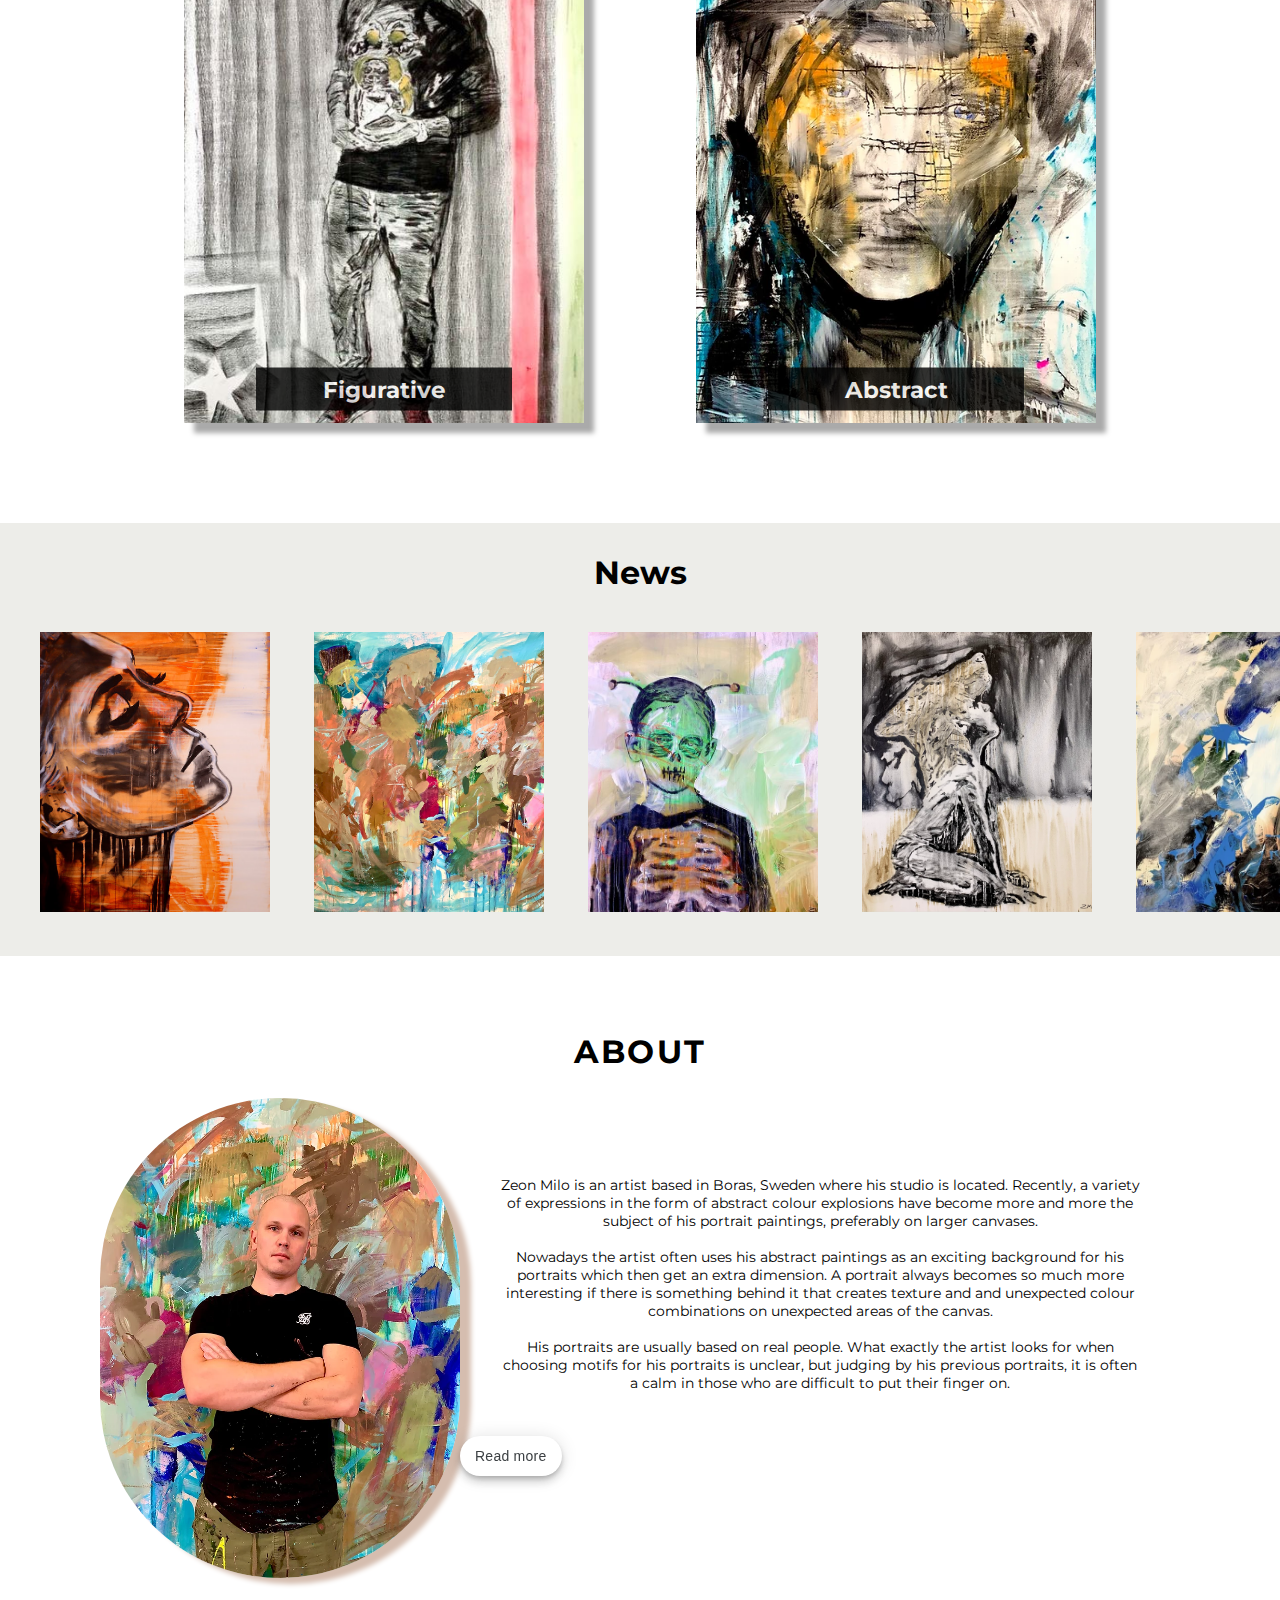
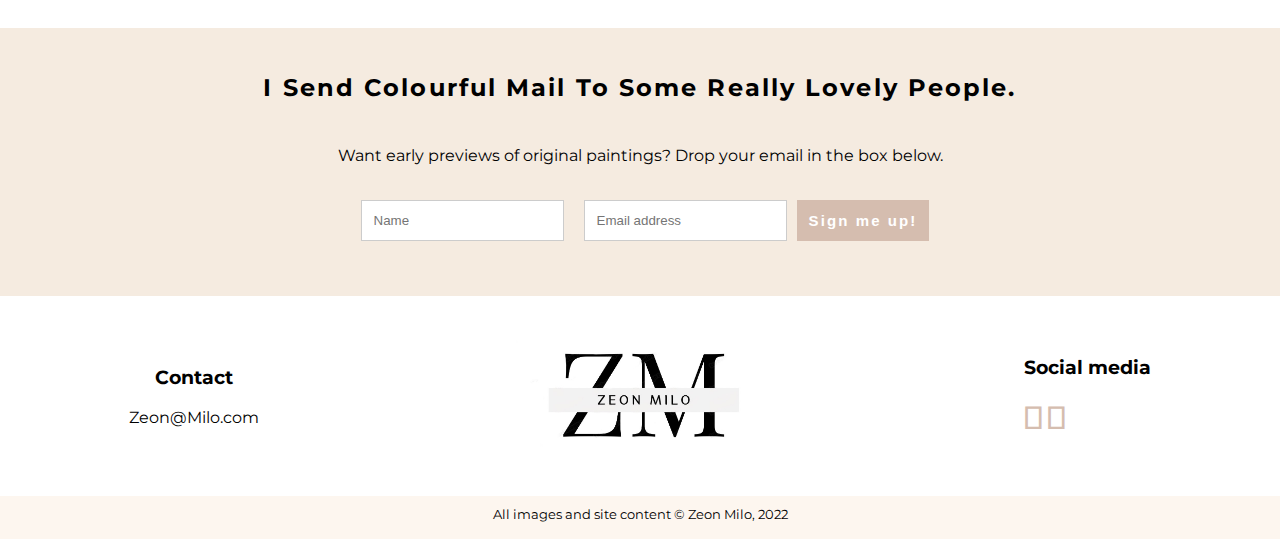
==== commit 37d6cbf6: "startpage-css" ====
--- a/index.html
+++ b/index.html
@@ -93,7 +93,7 @@
                 </div> 
                 <div class="imgContainer" id="collectionImage">
                     <img src="/assets/figIveSeenItAll.JPG" alt="Figurativ" id="imgCollection">
-                    <a class="centered" href="/collectionPage.html?id=3"><h3>Figurativ</h3></a>             
+                    <a class="centered" href="/collectionPage.html?id=3"><h3>Figurative</h3></a>             
                 </div>
                 <div class="imgContainer" id="collectionImage">
                     <img src="/assets/abStopHiding.png" alt="Abstract" id="imgCollection">
@@ -135,7 +135,7 @@
         </div>
             <div class="textContainer">
                 <img class="imageAbout" src="./assets/icons/zeonMilo.png" alt="Zeon Milo">
-                <div class="textContent">
+                <div>
                     <p class="textAbout">Zeon Milo is an artist based in Boras, Sweden where his studio is located.
                         Recently, a variety of expressions in the form of abstract colour explosions have become more
                         and more the subject of his portrait paintings, preferably on larger canvases.
@@ -154,14 +154,14 @@
                         His portraits are usually based on real people. What exactly the artist looks for when choosing  
                         motifs for his portraits is unclear, but judging by his previous portraits,
                         it is often a calm in those who are difficult to put their finger on.
-                        <p class="textAbout" id="dots"></p><p class="textAbout" id="open">
+                        <p class="textAbout" id="dots"></p><p class="textAbout" id="more">
                 
                         <br>  
                         <br>  
                 
                         The artist lives in a small town where 99% of the population is white,    
                         and initially there was no active choice to paint black women. However, he found
-                        himself more inspired and interested in this imagery. <br> Perhaps the artist subconsciously
+                        himself more inspired and interested in this imagery. Perhaps the artist subconsciously
                         knows that white people are depicted to an excessive extent in comparison.
             
                         <br> 
--- a/css/startPage.css
+++ b/css/startPage.css
@@ -35,7 +35,7 @@
 .centered {
   position: absolute;
   display: flex;
-  top: 90%;
+  top: 94%;
   left: 50%;
   transform: translate(-50%, -50%);
   font-size: 20px;
@@ -46,7 +46,7 @@
   opacity: 0.80;
   justify-content: center;
   align-items: center;
-  height: 19%;
+  width: 50%;
   margin: 0px !important;
 }
 
@@ -241,9 +241,6 @@
   
 }
 
-.textContent {
-  margin-left: 30px;
-}
 .about {
   display: flex;
   align-items: center;
@@ -256,29 +253,18 @@
 
 .textAbout {
   display: flex;
- 
-}
-
-.textAbout {
-  display: flex;
-  flex-direction: row;
- 
-
-}
-
-#dots {
-  margin-left: 90px;
-}
-
-#more {
-  display: flex;
-  flex-direction: row;
   align-items: center;
   justify-content: center;
   text-align: center;
   font-size: 14px;
   padding-left: 40px;
   padding-right: 40px;
+}
+
+.textAbout {
+  display: flex;
+  flex-direction: row;
+
 }
 
 .imageAbout {
@@ -327,7 +313,6 @@
   width: auto;
   will-change: transform,opacity;
   z-index: 0;
-  margin-left: 50px;
 }
 
 
@@ -353,6 +338,9 @@
     max-height: 250px;
     min-height: 250px;
   }
+  .centered {
+    font-size: 17px;
+  }
 }
 
 @media screen and (max-width:900px) {
@@ -366,6 +354,9 @@
       width: 250px;
       height: 300px;
       }
+      .centered {
+        font-size: 13px;
+      }
   }
 
 
@@ -388,8 +379,7 @@
 @media screen and (max-width:700px) {
   
   .centered {
-    font-size: 15px;
-    left: 76%;
+    width: 60%;
   }
   .collectionContainer {
     gap: 30px;
@@ -429,14 +419,15 @@
 }
 
 @media screen and (max-width: 600px) { 
-
   .qtyCustomer {
     right: 128px;
-
-  }
-
+  }
   .photo1 {
     background-position: right;
+  }
+  .centered {
+    font-size: 11px;
+    width: 70%;
   }
 
 }
@@ -487,8 +478,7 @@
     height: 200px;
     }
     .centered {
-      font-size: 12px;
-      left: 66%;
+      font-size: 9px;
   }
   .aboutContainer {
     padding-left: 1px;
@@ -509,8 +499,8 @@
     height: 160px;
     }
     .centered {
-      font-size: 12px;
-      left: 66%;
+      font-size: 6px;
+      width: 70%;
   }
 }
 
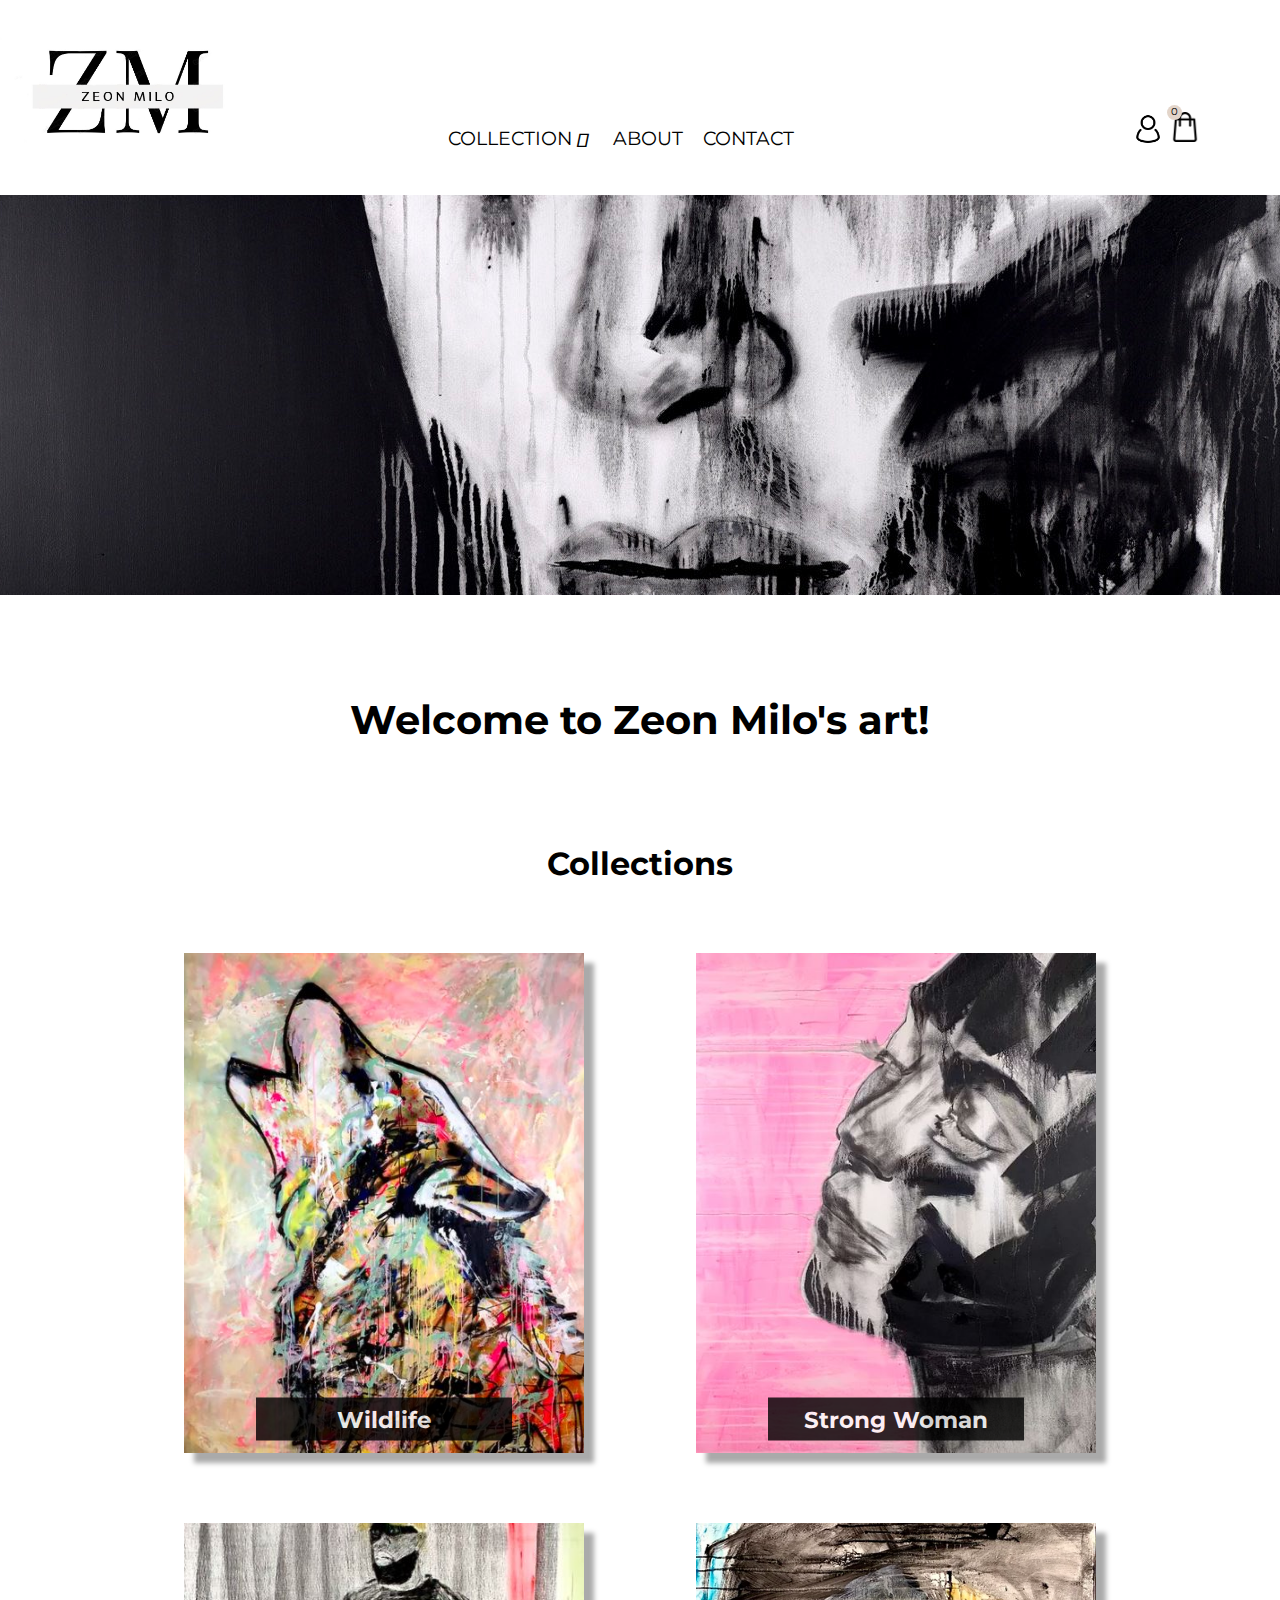
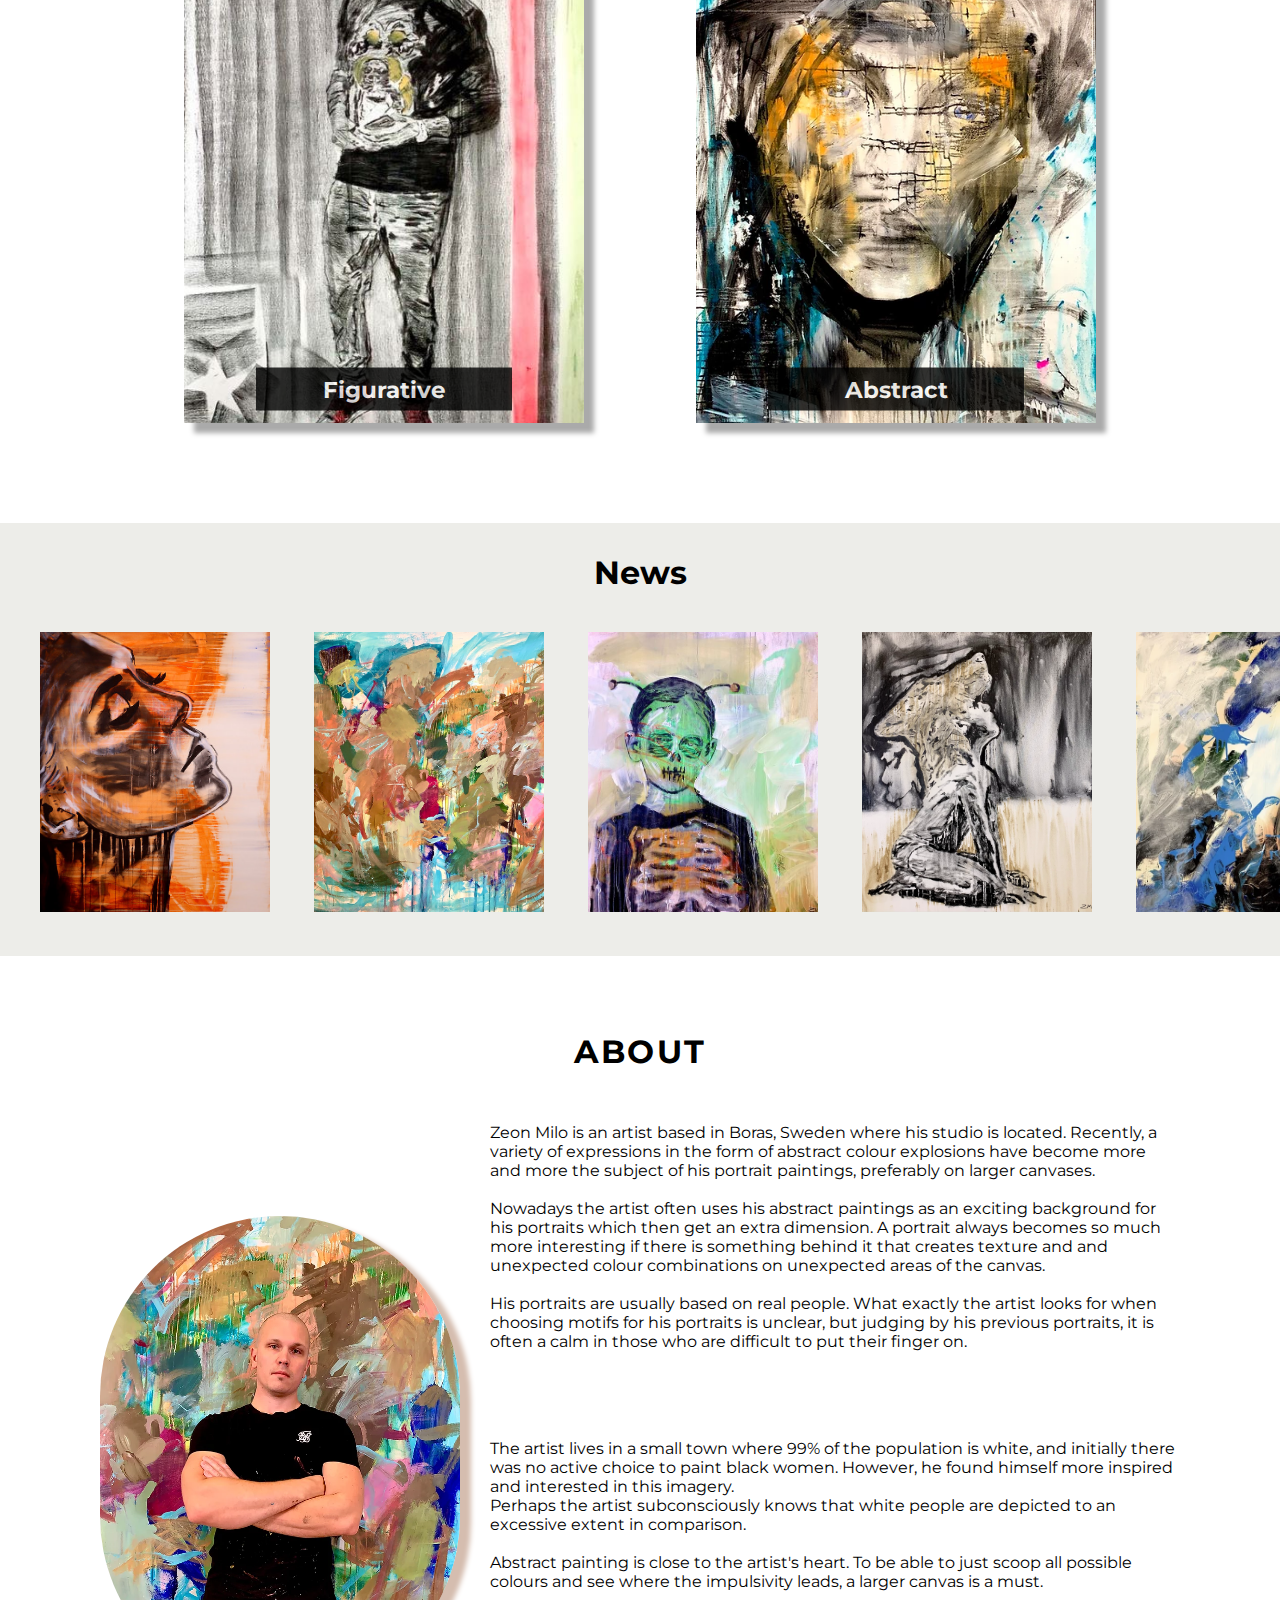
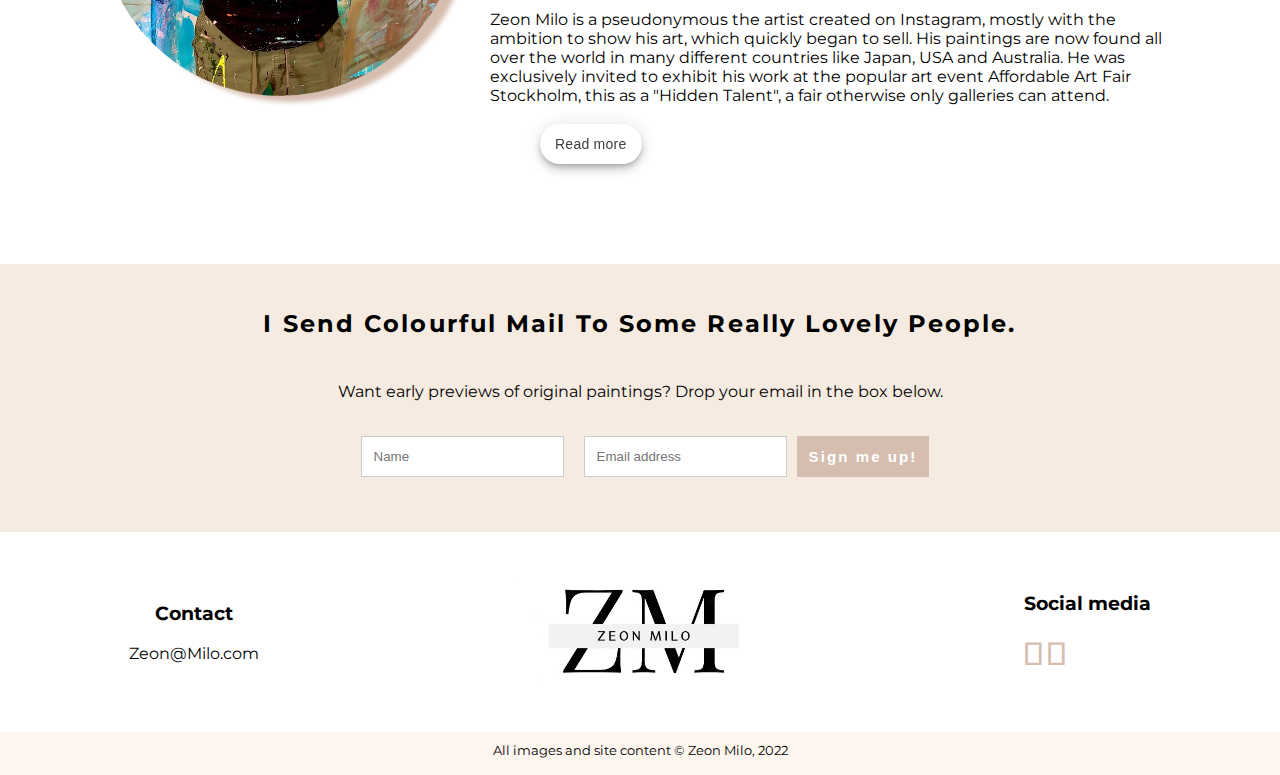
==== commit 654d65df: "Merge pull request #282 from AminaHallam/startpage-css" ====
--- a/index.html
+++ b/index.html
@@ -135,7 +135,7 @@
         </div>
             <div class="textContainer">
                 <img class="imageAbout" src="./assets/icons/zeonMilo.png" alt="Zeon Milo">
-                <div>
+                <div class="textContent">
                     <p class="textAbout">Zeon Milo is an artist based in Boras, Sweden where his studio is located.
                         Recently, a variety of expressions in the form of abstract colour explosions have become more
                         and more the subject of his portrait paintings, preferably on larger canvases.
@@ -154,14 +154,14 @@
                         His portraits are usually based on real people. What exactly the artist looks for when choosing  
                         motifs for his portraits is unclear, but judging by his previous portraits,
                         it is often a calm in those who are difficult to put their finger on.
-                        <p class="textAbout" id="dots"></p><p class="textAbout" id="more">
+                        <p class="textAbout" id="dots"></p><p class="textAbout" id="open">
                 
                         <br>  
                         <br>  
                 
                         The artist lives in a small town where 99% of the population is white,    
                         and initially there was no active choice to paint black women. However, he found
-                        himself more inspired and interested in this imagery. Perhaps the artist subconsciously
+                        himself more inspired and interested in this imagery. <br> Perhaps the artist subconsciously
                         knows that white people are depicted to an excessive extent in comparison.
             
                         <br> 
--- a/css/startPage.css
+++ b/css/startPage.css
@@ -241,6 +241,9 @@
   
 }
 
+.textContent {
+  margin-left: 30px;
+}
 .about {
   display: flex;
   align-items: center;
@@ -253,18 +256,29 @@
 
 .textAbout {
   display: flex;
+ 
+}
+
+.textAbout {
+  display: flex;
+  flex-direction: row;
+ 
+
+}
+
+#dots {
+  margin-left: 90px;
+}
+
+#more {
+  display: flex;
+  flex-direction: row;
   align-items: center;
   justify-content: center;
   text-align: center;
   font-size: 14px;
   padding-left: 40px;
   padding-right: 40px;
-}
-
-.textAbout {
-  display: flex;
-  flex-direction: row;
-
 }
 
 .imageAbout {
@@ -313,7 +327,10 @@
   width: auto;
   will-change: transform,opacity;
   z-index: 0;
-}
+  margin-left: 50px;
+}
+
+
 
 
 @media screen and (max-width:1150px) {
@@ -359,6 +376,29 @@
       }
   }
 
+  @media screen and (max-width:800px) {
+
+    .welcomeHeader {
+      padding-top: 70px;
+    }
+    
+      .welcomeHeader h1 {
+      font-size: 30px;
+      padding-left: 20px;
+      padding-right: 20px;
+      text-align: center;
+      }
+     
+      .collectionHeader h1, .headerNews h1, .about h1 {
+        font-size: 25px;
+      }
+    
+  
+      .welcomeHeader {
+        padding-top: 40px;
+      }
+    
+    }
 
 @media screen and (max-width:760px) { 
   .textContainer {
@@ -414,6 +454,17 @@
   .qtyCustomer {
     right: 136px;
 
+  }
+
+  .welcomeHeader {
+    padding-top: 40px;
+  }
+
+  .textContainer {
+    display: flex;
+    justify-content: center;
+    padding-right: 30px;
+    padding-left: 5px;
   }
 
 }
